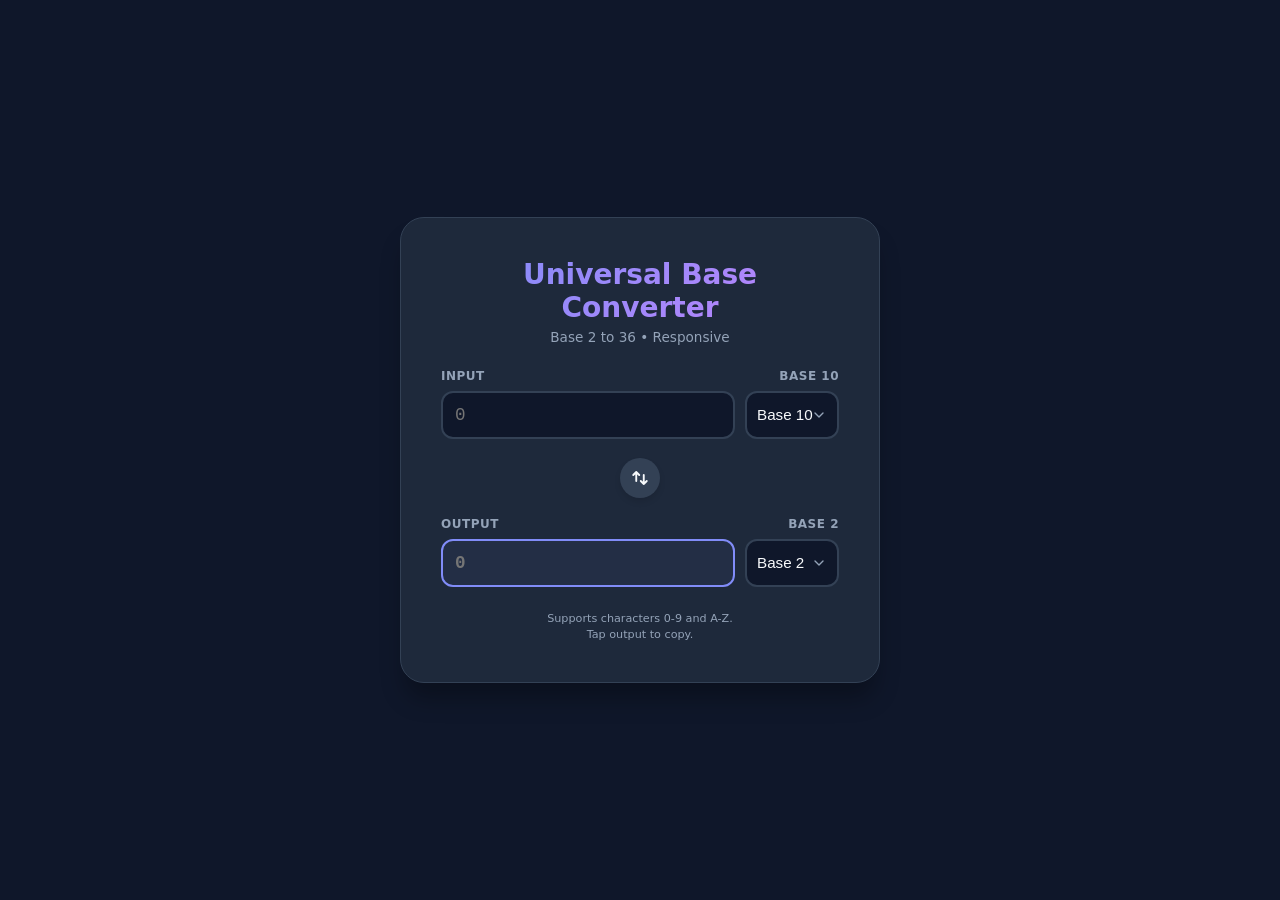
==== index.html @ e6b0360b "init" ====
<!DOCTYPE html>
<html lang="en">

<head>
    <meta charset="UTF-8">
    <meta name="viewport" content="width=device-width, initial-scale=1.0, maximum-scale=1.0, user-scalable=no">
    <title>Universal Base Converter</title>
    <style>
        :root {
            --bg-color: #0f172a;
            --card-bg: #1e293b;
            --text-primary: #f8fafc;
            --text-secondary: #94a3b8;
            --accent: #818cf8;
            --accent-hover: #6366f1;
            --border: #334155;
            --input-bg: #0f172a;
            --error: #f87171;
            --shadow: 0 20px 25px -5px rgba(0, 0, 0, 0.3);
        }

        * {
            box-sizing: border-box;
            margin: 0;
            padding: 0;
            -webkit-tap-highlight-color: transparent;
        }

        body {
            background-color: var(--bg-color);
            color: var(--text-primary);
            font-family: 'Segoe UI', system-ui, -apple-system, sans-serif;
            min-height: 100vh;
            display: flex;
            justify-content: center;
            align-items: center;
            padding: 16px;
            padding-top: max(16px, env(safe-area-inset-top));
            padding-bottom: max(16px, env(safe-area-inset-bottom));
        }

        .container {
            background-color: var(--card-bg);
            padding: 2rem;
            border-radius: 24px;
            box-shadow: var(--shadow);
            width: 100%;
            max-width: 480px;
            border: 1px solid var(--border);
            transition: transform 0.2s ease;
        }

        header {
            text-align: center;
            margin-bottom: 1.5rem;
        }

        h1 {
            font-weight: 700;
            font-size: 1.5rem;
            margin-bottom: 0.25rem;
            background: linear-gradient(135deg, #818cf8 0%, #c084fc 100%);
            -webkit-background-clip: text;
            -webkit-text-fill-color: transparent;
            line-height: 1.2;
        }

        p.subtitle {
            color: var(--text-secondary);
            font-size: 0.85rem;
        }

        .converter-grid {
            display: flex;
            flex-direction: column;
            gap: 1.5rem;
        }

        .input-group {
            position: relative;
        }

        label {
            display: flex;
            justify-content: space-between;
            color: var(--text-secondary);
            font-size: 0.75rem;
            text-transform: uppercase;
            letter-spacing: 0.5px;
            margin-bottom: 0.5rem;
            font-weight: 600;
        }

        .input-wrapper {
            display: flex;
            gap: 10px;
        }

        input {
            flex: 1;
            background-color: var(--input-bg);
            border: 2px solid var(--border);
            border-radius: 12px;
            padding: 12px;
            color: var(--text-primary);
            font-size: 1.1rem;
            font-family: 'Courier New', monospace;
            outline: none;
            transition: border-color 0.2s, box-shadow 0.2s;
            width: 100%;
        }

        input:focus {
            border-color: var(--accent);
            box-shadow: 0 0 0 3px rgba(129, 140, 248, 0.15);
        }

        input.invalid {
            border-color: var(--error);
            color: var(--error);
        }

        select {
            background-color: var(--input-bg);
            border: 2px solid var(--border);
            border-radius: 12px;
            padding: 0 10px;
            color: var(--text-primary);
            font-size: 0.95rem;
            cursor: pointer;
            min-width: 80px;
            transition: border-color 0.2s;
            /* CHANGED: Font weight is now normal (400) instead of bold */
            font-weight: 400;
        }

        select:focus {
            border-color: var(--accent);
        }

        select {
            -webkit-appearance: none;
            -moz-appearance: none;
            appearance: none;
            background-image: url("data:image/svg+xml;charset=UTF-8,%3csvg xmlns='http://www.w3.org/2000/svg' viewBox='0 0 24 24' fill='none' stroke='%2394a3b8' stroke-width='2' stroke-linecap='round' stroke-linejoin='round'%3e%3cpolyline points='6 9 12 15 18 9'%3e%3c/polyline%3e%3c/svg%3e");
            background-repeat: no-repeat;
            background-position: right 10px center;
            background-size: 16px;
            padding-right: 24px;
        }

        /* Ensure dropdown options also look clean */
        select option {
            background-color: var(--input-bg);
            color: var(--text-primary);
            padding: 10px;
            font-weight: 400;
        }

        .swap-container {
            display: flex;
            justify-content: center;
            align-items: center;
            margin: -5px 0;
            z-index: 10;
        }

        .swap-btn {
            background-color: var(--border);
            color: var(--text-primary);
            border: none;
            border-radius: 50%;
            width: 40px;
            height: 40px;
            display: flex;
            align-items: center;
            justify-content: center;
            cursor: pointer;
            transition: all 0.3s cubic-bezier(0.4, 0, 0.2, 1);
            box-shadow: 0 4px 6px rgba(0, 0, 0, 0.1);
        }

        .swap-btn:hover {
            background-color: var(--accent);
            transform: rotate(180deg);
        }

        .swap-btn svg {
            width: 18px;
            height: 18px;
        }

        .output-wrapper {
            position: relative;
            flex: 1;
        }

        .output-field {
            background-color: rgba(129, 140, 248, 0.05);
            border: 2px solid var(--accent);
            cursor: pointer;
            color: var(--accent);
            font-weight: 600;
        }

        .copy-indicator {
            position: absolute;
            right: 10px;
            top: 50%;
            transform: translateY(-50%);
            font-size: 0.7rem;
            color: var(--accent);
            opacity: 0;
            transition: opacity 0.2s;
            pointer-events: none;
            font-weight: bold;
            text-transform: uppercase;
        }

        @media (hover: hover) {
            .output-wrapper:hover .copy-indicator {
                opacity: 1;
            }
        }

        .info-text {
            text-align: center;
            font-size: 0.7rem;
            color: var(--text-secondary);
            margin-top: 1.5rem;
            line-height: 1.4;
        }

        .toast {
            position: fixed;
            bottom: 20px;
            left: 50%;
            transform: translateX(-50%) translateY(20px);
            background-color: var(--text-primary);
            color: var(--bg-color);
            padding: 10px 20px;
            border-radius: 20px;
            font-weight: 600;
            font-size: 0.85rem;
            opacity: 0;
            pointer-events: none;
            transition: all 0.3s ease;
            box-shadow: 0 10px 15px -3px rgba(0, 0, 0, 0.3);
            z-index: 100;
            white-space: nowrap;
        }

        .toast.show {
            opacity: 1;
            transform: translateX(-50%) translateY(0);
        }

        @media (max-width: 480px) {
            .container {
                padding: 1.5rem;
                border-radius: 20px;
            }

            h1 {
                font-size: 1.35rem;
            }

            .converter-grid {
                gap: 1rem;
            }

            .swap-btn {
                width: 36px;
                height: 36px;
            }

            input {
                font-size: 1rem;
                padding: 10px;
            }

            select {
                font-size: 0.9rem;
            }
        }

        @media (min-width: 768px) {
            .container {
                padding: 2.5rem;
            }

            h1 {
                font-size: 1.75rem;
            }
        }
    </style>
</head>

<body>

    <div class="container">
        <header>
            <h1>Universal Base Converter</h1>
            <p class="subtitle">Base 2 to 36 • Responsive</p>
        </header>

        <div class="converter-grid">

            <!-- Input Section -->
            <div class="input-group">
                <label>
                    <span>Input</span>
                    <span id="inputBaseDisplay">Base 10</span>
                </label>
                <div class="input-wrapper">
                    <input type="text" id="inputValue" placeholder="0" autocomplete="off">
                    <select id="inputBase">
                        <!-- Options populated by JS -->
                    </select>
                </div>
            </div>

            <!-- Swap Button -->
            <div class="swap-container">
                <button class="swap-btn" id="swapBtn" title="Swap Input and Output">
                    <svg xmlns="http://www.w3.org/2000/svg" fill="none" viewBox="0 0 24 24" stroke="currentColor"
                        stroke-width="2.5">
                        <path stroke-linecap="round" stroke-linejoin="round"
                            d="M7 16V4m0 0L3 8m4-4l4 4m6 0v12m0 0l4-4m-4 4l-4-4" />
                    </svg>
                </button>
            </div>

            <!-- Output Section -->
            <div class="input-group">
                <label>
                    <span>Output</span>
                    <span id="outputBaseDisplay">Base 2</span>
                </label>
                <div class="input-wrapper">
                    <div class="output-wrapper">
                        <input type="text" id="outputValue" class="output-field" readonly placeholder="0">
                        <span class="copy-indicator">Copy</span>
                    </div>
                    <select id="outputBase">
                        <!-- Options populated by JS -->
                    </select>
                </div>
            </div>

        </div>

        <div class="info-text">
            Supports characters 0-9 and A-Z.<br>Tap output to copy.
        </div>
    </div>

    <!-- Toast Notification -->
    <div id="toast" class="toast">Copied to clipboard!</div>

    <script>
        const inputVal = document.getElementById('inputValue');
        const inputBase = document.getElementById('inputBase');
        const outputVal = document.getElementById('outputValue');
        const outputBase = document.getElementById('outputBase');
        const swapBtn = document.getElementById('swapBtn');
        const inputBaseDisplay = document.getElementById('inputBaseDisplay');
        const outputBaseDisplay = document.getElementById('outputBaseDisplay');

        function populateBases() {
            for (let i = 2; i <= 36; i++) {
                const opt1 = new Option(`Base ${i}`, i);
                const opt2 = new Option(`Base ${i}`, i);
                inputBase.add(opt1);
                outputBase.add(opt2);
            }
            inputBase.value = "10";
            outputBase.value = "2";
        }

        function getValidCharsRegex(base) {
            const limit = Math.min(base, 36);
            let chars = "0123456789";
            if (limit > 10) {
                chars += "ABCDEFGHIJKLMNOPQRSTUVWXYZ";
            }
            const escaped = chars.replace(/[.*+?^${}()|[\]\\]/g, '\\$&');
            return new RegExp(`^[${escaped}]+$`);
        }

        function convert() {
            const val = inputVal.value.trim().toUpperCase();
            const baseIn = parseInt(inputBase.value);
            const baseOut = parseInt(outputBase.value);

            inputBaseDisplay.textContent = `Base ${baseIn}`;
            outputBaseDisplay.textContent = `Base ${baseOut}`;

            if (val === "") {
                outputVal.value = "";
                inputVal.classList.remove('invalid');
                return;
            }

            const validRegex = getValidCharsRegex(baseIn);

            if (!validRegex.test(val)) {
                inputVal.classList.add('invalid');
                return;
            } else {
                inputVal.classList.remove('invalid');
            }

            try {
                const decimalValue = parseInt(val, baseIn);

                if (isNaN(decimalValue)) {
                    throw new Error("Invalid number");
                }

                let result = decimalValue.toString(baseOut);
                if (result === "-0") result = "0";

                outputVal.value = result;

            } catch (e) {
                console.error("Conversion error:", e);
                outputVal.value = "Error";
            }
        }

        swapBtn.addEventListener('click', () => {
            const currentOutput = outputVal.value;
            if (currentOutput && currentOutput !== "Error" && currentOutput !== "") {
                inputVal.value = currentOutput;
                const tempBase = inputBase.value;
                inputBase.value = outputBase.value;
                outputBase.value = tempBase;
                convert();
            }
        });

        inputVal.addEventListener('input', convert);
        inputBase.addEventListener('change', convert);
        outputBase.addEventListener('change', convert);

        outputVal.addEventListener('click', () => {
            if (outputVal.value && outputVal.value !== "Error") {
                navigator.clipboard.writeText(outputVal.value).then(() => {
                    showToast();
                });
            }
        });

        function showToast() {
            const toast = document.getElementById('toast');
            toast.classList.add('show');
            setTimeout(() => {
                toast.classList.remove('show');
            }, 2000);
        }

        populateBases();
    </script>
</body>

</html>
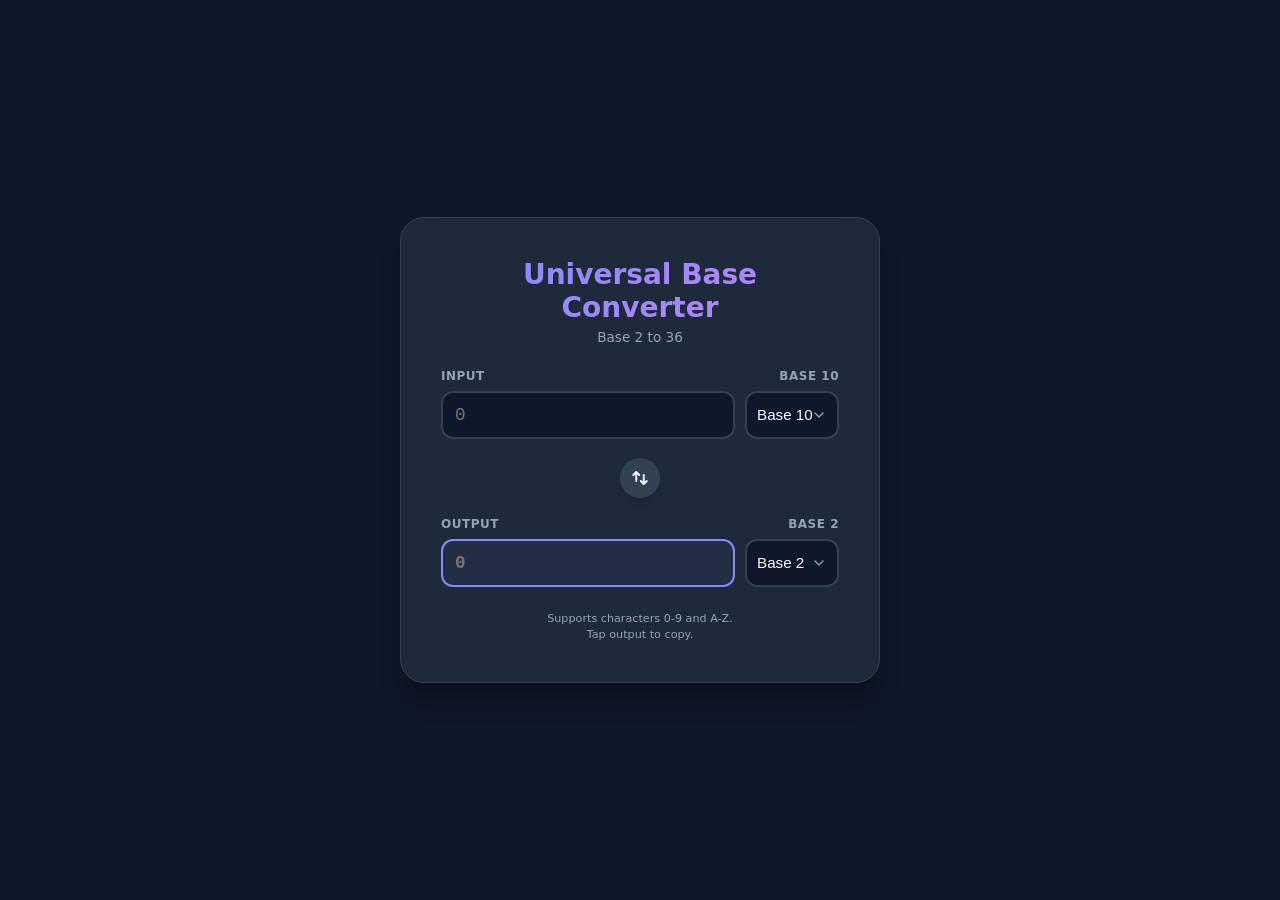
==== commit 7c22c549: "Update index.html" ====
--- a/index.html
+++ b/index.html
@@ -301,7 +301,7 @@
     <div class="container">
         <header>
             <h1>Universal Base Converter</h1>
-            <p class="subtitle">Base 2 to 36 • Responsive</p>
+            <p class="subtitle">Base 2 to 36</p>
         </header>
 
         <div class="converter-grid">
@@ -464,4 +464,4 @@
     </script>
 </body>
 
-</html>+</html>
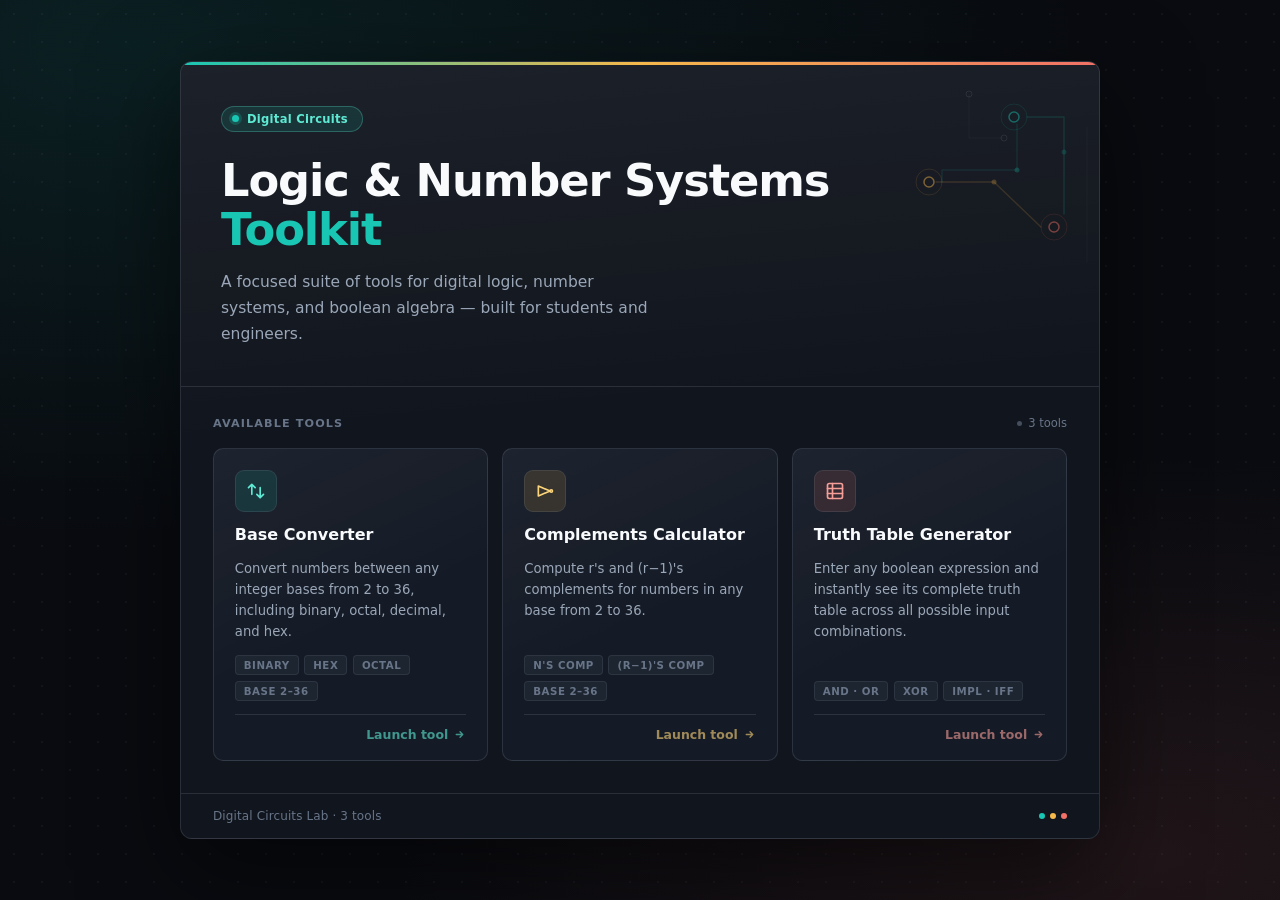
==== commit 08b2629d: "added complements and truth table generation + a home page" ====
--- a/index.html
+++ b/index.html
@@ -3,20 +3,28 @@
 
 <head>
     <meta charset="UTF-8">
-    <meta name="viewport" content="width=device-width, initial-scale=1.0, maximum-scale=1.0, user-scalable=no">
-    <title>Universal Base Converter</title>
+    <meta name="viewport" content="width=device-width, initial-scale=1.0">
+    <title>Digital Circuits Lab</title>
     <style>
         :root {
-            --bg-color: #0f172a;
-            --card-bg: #1e293b;
+            --bg-color: #090b10;
+            --panel: #11151d;
+            --panel-strong: #151b26;
+            --field: #090d14;
+            --field-raised: #0e1420;
             --text-primary: #f8fafc;
-            --text-secondary: #94a3b8;
-            --accent: #818cf8;
-            --accent-hover: #6366f1;
-            --border: #334155;
-            --input-bg: #0f172a;
-            --error: #f87171;
-            --shadow: 0 20px 25px -5px rgba(0, 0, 0, 0.3);
+            --text-secondary: #9aa7b8;
+            --text-muted: #687589;
+            --accent: #19c6b3;
+            --accent-hover: #5eead4;
+            --accent-soft: rgba(25, 198, 179, 0.13);
+            --amber: #f5b84b;
+            --amber-soft: rgba(245, 184, 75, 0.13);
+            --coral: #f07167;
+            --coral-soft: rgba(240, 113, 103, 0.13);
+            --border: rgba(148, 163, 184, 0.18);
+            --border-strong: rgba(148, 163, 184, 0.28);
+            --shadow: 0 32px 96px rgba(0, 0, 0, 0.52);
         }
 
         * {
@@ -27,441 +35,530 @@
         }
 
         body {
-            background-color: var(--bg-color);
+            background:
+                radial-gradient(ellipse 75% 55% at 10% 5%, rgba(25, 198, 179, 0.11), transparent),
+                radial-gradient(ellipse 60% 45% at 90% 95%, rgba(240, 113, 103, 0.10), transparent),
+                var(--bg-color);
             color: var(--text-primary);
-            font-family: 'Segoe UI', system-ui, -apple-system, sans-serif;
+            font-family: Inter, 'Segoe UI', system-ui, -apple-system, sans-serif;
             min-height: 100vh;
             display: flex;
             justify-content: center;
             align-items: center;
-            padding: 16px;
-            padding-top: max(16px, env(safe-area-inset-top));
-            padding-bottom: max(16px, env(safe-area-inset-bottom));
-        }
-
+            padding: 24px 18px;
+            padding-top: max(24px, env(safe-area-inset-top));
+            padding-bottom: max(24px, env(safe-area-inset-bottom));
+        }
+
+        /* Subtle dot grid */
+        body::before {
+            content: '';
+            position: fixed;
+            inset: 0;
+            background-image: radial-gradient(circle, rgba(148, 163, 184, 0.065) 1px, transparent 1px);
+            background-size: 28px 28px;
+            pointer-events: none;
+            z-index: 0;
+        }
+
+        /* ── CONTAINER ───────────────────────────── */
         .container {
-            background-color: var(--card-bg);
-            padding: 2rem;
-            border-radius: 24px;
+            background:
+                linear-gradient(175deg, rgba(255, 255, 255, 0.052) 0%, transparent 45%),
+                var(--panel);
+            border: 1px solid var(--border);
+            border-radius: 12px;
             box-shadow: var(--shadow);
             width: 100%;
-            max-width: 480px;
+            max-width: 920px;
+            overflow: hidden;
+            position: relative;
+            z-index: 1;
+        }
+
+        /* Three-color top bar */
+        .container::before {
+            content: '';
+            position: absolute;
+            inset: 0 0 auto;
+            height: 3px;
+            background: linear-gradient(90deg, var(--accent), var(--amber), var(--coral));
+            z-index: 2;
+        }
+
+        /* ── HERO ────────────────────────────────── */
+        .hero {
+            padding: 2.75rem 2.5rem 2.4rem;
+            border-bottom: 1px solid var(--border);
+            position: relative;
+            overflow: hidden;
+        }
+
+        /* Circuit trace decoration */
+        .hero-deco {
+            position: absolute;
+            right: 0;
+            top: 0;
+            bottom: 0;
+            width: 340px;
+            pointer-events: none;
+            opacity: 0.7;
+        }
+
+        .suite-badge {
+            display: inline-flex;
+            align-items: center;
+            gap: 8px;
+            background: var(--accent-soft);
+            border: 1px solid rgba(94, 234, 212, 0.28);
+            border-radius: 999px;
+            padding: 5px 14px 5px 10px;
+            font-size: 0.72rem;
+            font-weight: 720;
+            color: var(--accent-hover);
+            letter-spacing: 0.025em;
+            margin-bottom: 1.5rem;
+            animation: fadeUp 0.45s ease both;
+        }
+
+        .badge-dot {
+            width: 7px;
+            height: 7px;
+            border-radius: 50%;
+            background: var(--accent);
+            box-shadow: 0 0 0 3px rgba(25, 198, 179, 0.22);
+            flex-shrink: 0;
+            animation: dotPulse 2.6s ease-in-out infinite;
+        }
+
+        @keyframes dotPulse {
+            0%, 100% { box-shadow: 0 0 0 3px rgba(25, 198, 179, 0.22); }
+            50%       { box-shadow: 0 0 0 5px rgba(25, 198, 179, 0.08); }
+        }
+
+        .hero-title {
+            font-size: clamp(1.95rem, 4.8vw, 2.8rem);
+            font-weight: 820;
+            line-height: 1.1;
+            letter-spacing: -0.025em;
+            margin-bottom: 1rem;
+            animation: fadeUp 0.45s ease 0.08s both;
+        }
+
+        .hero-title .accent-line {
+            color: var(--accent);
+        }
+
+        .hero-subtitle {
+            color: var(--text-secondary);
+            font-size: 0.97rem;
+            line-height: 1.67;
+            max-width: 430px;
+            animation: fadeUp 0.45s ease 0.16s both;
+        }
+
+        /* ── TOOLS ───────────────────────────────── */
+        .tools-section {
+            padding: 1.8rem 2rem 2rem;
+        }
+
+        .section-header {
+            display: flex;
+            align-items: center;
+            justify-content: space-between;
+            margin-bottom: 1.1rem;
+            animation: fadeUp 0.45s ease 0.22s both;
+        }
+
+        .section-label {
+            font-size: 0.7rem;
+            font-weight: 760;
+            text-transform: uppercase;
+            letter-spacing: 0.1em;
+            color: var(--text-muted);
+        }
+
+        .section-count {
+            display: inline-flex;
+            align-items: center;
+            gap: 6px;
+            font-size: 0.72rem;
+            color: var(--text-muted);
+        }
+
+        .section-count::before {
+            content: '';
+            width: 5px;
+            height: 5px;
+            border-radius: 50%;
+            background: var(--text-muted);
+            opacity: 0.6;
+        }
+
+        .tools-grid {
+            display: grid;
+            grid-template-columns: repeat(3, 1fr);
+            gap: 0.9rem;
+        }
+
+        /* ── CARD ────────────────────────────────── */
+        .tool-card {
+            background:
+                linear-gradient(155deg, rgba(255, 255, 255, 0.04) 0%, transparent 55%),
+                var(--panel-strong);
             border: 1px solid var(--border);
-            transition: transform 0.2s ease;
-        }
-
-        header {
-            text-align: center;
-            margin-bottom: 1.5rem;
-        }
-
-        h1 {
-            font-weight: 700;
-            font-size: 1.5rem;
-            margin-bottom: 0.25rem;
-            background: linear-gradient(135deg, #818cf8 0%, #c084fc 100%);
-            -webkit-background-clip: text;
-            -webkit-text-fill-color: transparent;
-            line-height: 1.2;
-        }
-
-        p.subtitle {
+            border-radius: 10px;
+            padding: 1.35rem 1.3rem 1.15rem;
+            text-decoration: none;
+            color: inherit;
+            display: flex;
+            flex-direction: column;
+            gap: 0.8rem;
+            position: relative;
+            overflow: hidden;
+            cursor: pointer;
+            transition: transform 0.22s ease, border-color 0.22s ease, box-shadow 0.22s ease;
+        }
+
+        .tool-card:nth-child(1) { animation: fadeUp 0.45s ease 0.3s both; }
+        .tool-card:nth-child(2) { animation: fadeUp 0.45s ease 0.38s both; }
+        .tool-card:nth-child(3) { animation: fadeUp 0.45s ease 0.46s both; }
+
+        /* Bottom glow line on hover */
+        .tool-card::after {
+            content: '';
+            position: absolute;
+            bottom: 0; left: 10%; right: 10%;
+            height: 1.5px;
+            background: linear-gradient(90deg, transparent, var(--c-raw), transparent);
+            opacity: 0;
+            transition: opacity 0.25s ease;
+        }
+
+        .tool-card:hover {
+            transform: translateY(-6px);
+            border-color: var(--c-border);
+            box-shadow:
+                0 18px 44px rgba(0, 0, 0, 0.42),
+                0 0 0 1px var(--c-border),
+                0 0 22px var(--c-glow);
+        }
+
+        .tool-card:hover::after { opacity: 1; }
+
+        /* Per-card color vars */
+        .tool-card.teal {
+            --c-raw:   #19c6b3;
+            --c-soft:  var(--accent-soft);
+            --c-label: var(--accent-hover);
+            --c-border: rgba(25, 198, 179, 0.38);
+            --c-glow:   rgba(25, 198, 179, 0.09);
+        }
+
+        .tool-card.amber {
+            --c-raw:   #f5b84b;
+            --c-soft:  var(--amber-soft);
+            --c-label: #fcd47a;
+            --c-border: rgba(245, 184, 75, 0.38);
+            --c-glow:   rgba(245, 184, 75, 0.09);
+        }
+
+        .tool-card.coral {
+            --c-raw:   #f07167;
+            --c-soft:  var(--coral-soft);
+            --c-label: #f59d97;
+            --c-border: rgba(240, 113, 103, 0.38);
+            --c-glow:   rgba(240, 113, 103, 0.09);
+        }
+
+        .card-icon {
+            width: 42px;
+            height: 42px;
+            border-radius: 9px;
+            background: var(--c-soft);
+            border: 1px solid rgba(148, 163, 184, 0.14);
+            display: flex;
+            align-items: center;
+            justify-content: center;
+            color: var(--c-label);
+            flex-shrink: 0;
+            transition: border-color 0.22s, background 0.22s;
+        }
+
+        .tool-card:hover .card-icon {
+            border-color: var(--c-border);
+        }
+
+        .card-icon svg {
+            width: 20px;
+            height: 20px;
+        }
+
+        .card-title {
+            font-size: 1rem;
+            font-weight: 740;
+            color: var(--text-primary);
+            line-height: 1.25;
+        }
+
+        .card-desc {
+            font-size: 0.825rem;
             color: var(--text-secondary);
-            font-size: 0.85rem;
-        }
-
-        .converter-grid {
-            display: flex;
-            flex-direction: column;
-            gap: 1.5rem;
-        }
-
-        .input-group {
-            position: relative;
-        }
-
-        label {
-            display: flex;
+            line-height: 1.6;
+            flex: 1;
+        }
+
+        .card-tags {
+            display: flex;
+            flex-wrap: wrap;
+            gap: 0.35rem;
+        }
+
+        .tag {
+            font-size: 0.64rem;
+            font-weight: 720;
+            text-transform: uppercase;
+            letter-spacing: 0.05em;
+            color: var(--text-muted);
+            background: rgba(148, 163, 184, 0.07);
+            border: 1px solid rgba(148, 163, 184, 0.12);
+            border-radius: 4px;
+            padding: 3px 8px;
+        }
+
+        .card-footer {
+            display: flex;
+            align-items: center;
+            justify-content: flex-end;
+            padding-top: 0.75rem;
+            border-top: 1px solid var(--border);
+        }
+
+        .launch-link {
+            display: inline-flex;
+            align-items: center;
+            gap: 5px;
+            font-size: 0.78rem;
+            font-weight: 730;
+            color: var(--c-label);
+            opacity: 0.6;
+            transition: opacity 0.2s, gap 0.2s;
+        }
+
+        .tool-card:hover .launch-link {
+            opacity: 1;
+            gap: 9px;
+        }
+
+        .launch-link svg {
+            width: 13px;
+            height: 13px;
+            transition: transform 0.2s;
+        }
+
+        .tool-card:hover .launch-link svg {
+            transform: translateX(2px);
+        }
+
+        /* ── FOOTER ──────────────────────────────── */
+        .site-footer {
+            border-top: 1px solid var(--border);
+            padding: 0.95rem 2rem;
+            display: flex;
+            align-items: center;
             justify-content: space-between;
-            color: var(--text-secondary);
+            animation: fadeUp 0.45s ease 0.52s both;
+        }
+
+        .footer-text {
             font-size: 0.75rem;
-            text-transform: uppercase;
-            letter-spacing: 0.5px;
-            margin-bottom: 0.5rem;
-            font-weight: 600;
-        }
-
-        .input-wrapper {
-            display: flex;
-            gap: 10px;
-        }
-
-        input {
-            flex: 1;
-            background-color: var(--input-bg);
-            border: 2px solid var(--border);
-            border-radius: 12px;
-            padding: 12px;
-            color: var(--text-primary);
-            font-size: 1.1rem;
-            font-family: 'Courier New', monospace;
-            outline: none;
-            transition: border-color 0.2s, box-shadow 0.2s;
-            width: 100%;
-        }
-
-        input:focus {
-            border-color: var(--accent);
-            box-shadow: 0 0 0 3px rgba(129, 140, 248, 0.15);
-        }
-
-        input.invalid {
-            border-color: var(--error);
-            color: var(--error);
-        }
-
-        select {
-            background-color: var(--input-bg);
-            border: 2px solid var(--border);
-            border-radius: 12px;
-            padding: 0 10px;
-            color: var(--text-primary);
-            font-size: 0.95rem;
-            cursor: pointer;
-            min-width: 80px;
-            transition: border-color 0.2s;
-            /* CHANGED: Font weight is now normal (400) instead of bold */
-            font-weight: 400;
-        }
-
-        select:focus {
-            border-color: var(--accent);
-        }
-
-        select {
-            -webkit-appearance: none;
-            -moz-appearance: none;
-            appearance: none;
-            background-image: url("data:image/svg+xml;charset=UTF-8,%3csvg xmlns='http://www.w3.org/2000/svg' viewBox='0 0 24 24' fill='none' stroke='%2394a3b8' stroke-width='2' stroke-linecap='round' stroke-linejoin='round'%3e%3cpolyline points='6 9 12 15 18 9'%3e%3c/polyline%3e%3c/svg%3e");
-            background-repeat: no-repeat;
-            background-position: right 10px center;
-            background-size: 16px;
-            padding-right: 24px;
-        }
-
-        /* Ensure dropdown options also look clean */
-        select option {
-            background-color: var(--input-bg);
-            color: var(--text-primary);
-            padding: 10px;
-            font-weight: 400;
-        }
-
-        .swap-container {
-            display: flex;
-            justify-content: center;
-            align-items: center;
-            margin: -5px 0;
-            z-index: 10;
-        }
-
-        .swap-btn {
-            background-color: var(--border);
-            color: var(--text-primary);
-            border: none;
+            color: var(--text-muted);
+            letter-spacing: 0.01em;
+        }
+
+        .footer-dots {
+            display: flex;
+            gap: 5px;
+            align-items: center;
+        }
+
+        .footer-dot {
+            width: 6px;
+            height: 6px;
             border-radius: 50%;
-            width: 40px;
-            height: 40px;
-            display: flex;
-            align-items: center;
-            justify-content: center;
-            cursor: pointer;
-            transition: all 0.3s cubic-bezier(0.4, 0, 0.2, 1);
-            box-shadow: 0 4px 6px rgba(0, 0, 0, 0.1);
-        }
-
-        .swap-btn:hover {
-            background-color: var(--accent);
-            transform: rotate(180deg);
-        }
-
-        .swap-btn svg {
-            width: 18px;
-            height: 18px;
-        }
-
-        .output-wrapper {
-            position: relative;
-            flex: 1;
-        }
-
-        .output-field {
-            background-color: rgba(129, 140, 248, 0.05);
-            border: 2px solid var(--accent);
-            cursor: pointer;
-            color: var(--accent);
-            font-weight: 600;
-        }
-
-        .copy-indicator {
-            position: absolute;
-            right: 10px;
-            top: 50%;
-            transform: translateY(-50%);
-            font-size: 0.7rem;
-            color: var(--accent);
-            opacity: 0;
-            transition: opacity 0.2s;
-            pointer-events: none;
-            font-weight: bold;
-            text-transform: uppercase;
-        }
-
-        @media (hover: hover) {
-            .output-wrapper:hover .copy-indicator {
-                opacity: 1;
-            }
-        }
-
-        .info-text {
-            text-align: center;
-            font-size: 0.7rem;
-            color: var(--text-secondary);
-            margin-top: 1.5rem;
-            line-height: 1.4;
-        }
-
-        .toast {
-            position: fixed;
-            bottom: 20px;
-            left: 50%;
-            transform: translateX(-50%) translateY(20px);
-            background-color: var(--text-primary);
-            color: var(--bg-color);
-            padding: 10px 20px;
-            border-radius: 20px;
-            font-weight: 600;
-            font-size: 0.85rem;
-            opacity: 0;
-            pointer-events: none;
-            transition: all 0.3s ease;
-            box-shadow: 0 10px 15px -3px rgba(0, 0, 0, 0.3);
-            z-index: 100;
-            white-space: nowrap;
-        }
-
-        .toast.show {
-            opacity: 1;
-            transform: translateX(-50%) translateY(0);
-        }
-
-        @media (max-width: 480px) {
-            .container {
-                padding: 1.5rem;
-                border-radius: 20px;
-            }
-
-            h1 {
-                font-size: 1.35rem;
-            }
-
-            .converter-grid {
-                gap: 1rem;
-            }
-
-            .swap-btn {
-                width: 36px;
-                height: 36px;
-            }
-
-            input {
-                font-size: 1rem;
-                padding: 10px;
-            }
-
-            select {
-                font-size: 0.9rem;
-            }
-        }
-
-        @media (min-width: 768px) {
-            .container {
-                padding: 2.5rem;
-            }
-
-            h1 {
-                font-size: 1.75rem;
-            }
+        }
+
+        /* ── KEYFRAMES ───────────────────────────── */
+        @keyframes fadeUp {
+            from { opacity: 0; transform: translateY(13px); }
+            to   { opacity: 1; transform: translateY(0);    }
+        }
+
+        /* ── RESPONSIVE ──────────────────────────── */
+        @media (max-width: 740px) {
+            body { align-items: flex-start; padding: 16px 12px; }
+            .hero { padding: 2rem 1.25rem 1.75rem; }
+            .hero-deco { display: none; }
+            .tools-section { padding: 1.25rem; }
+            .site-footer { padding: 0.9rem 1.25rem; }
+            .tools-grid { grid-template-columns: 1fr; gap: 0.75rem; }
+        }
+
+        @media (min-width: 741px) and (max-width: 900px) {
+            .tools-grid { grid-template-columns: 1fr 1fr; }
+            .tool-card:last-child { grid-column: 1 / -1; }
         }
     </style>
 </head>
 
 <body>
-
     <div class="container">
-        <header>
-            <h1>Universal Base Converter</h1>
-            <p class="subtitle">Base 2 to 36</p>
+
+        <!-- ── HERO ── -->
+        <header class="hero">
+            <!-- Circuit trace decoration (top-right) -->
+            <svg class="hero-deco" viewBox="0 0 340 220" fill="none" xmlns="http://www.w3.org/2000/svg" aria-hidden="true">
+                <!-- Teal node -->
+                <circle cx="255" cy="55"  r="5"  stroke="rgba(25,198,179,0.65)"  stroke-width="1.5"/>
+                <circle cx="255" cy="55"  r="13" stroke="rgba(25,198,179,0.18)"  stroke-width="1"/>
+                <!-- Amber node -->
+                <circle cx="170" cy="120" r="5"  stroke="rgba(245,184,75,0.65)"  stroke-width="1.5"/>
+                <circle cx="170" cy="120" r="13" stroke="rgba(245,184,75,0.18)"  stroke-width="1"/>
+                <!-- Coral node -->
+                <circle cx="295" cy="165" r="5"  stroke="rgba(240,113,103,0.65)" stroke-width="1.5"/>
+                <circle cx="295" cy="165" r="13" stroke="rgba(240,113,103,0.18)" stroke-width="1"/>
+
+                <!-- Traces -->
+                <path d="M268 55 L305 55 L305 152" stroke="rgba(25,198,179,0.22)"  stroke-width="1.5" stroke-linecap="round" stroke-linejoin="round"/>
+                <path d="M258 62 L258 108 L183 108 L183 120" stroke="rgba(25,198,179,0.17)"  stroke-width="1.5" stroke-linecap="round" stroke-linejoin="round"/>
+                <path d="M177 120 L235 120 L282 165" stroke="rgba(245,184,75,0.22)"  stroke-width="1.5" stroke-linecap="round" stroke-linejoin="round"/>
+                <!-- Secondary traces -->
+                <path d="M210 32 L210 76 L245 76" stroke="rgba(148,163,184,0.10)" stroke-width="1" stroke-linecap="round" stroke-linejoin="round"/>
+                <path d="M328 65 L328 200"         stroke="rgba(148,163,184,0.08)" stroke-width="1" stroke-linecap="round"/>
+
+                <!-- Junction dots -->
+                <circle cx="258" cy="108" r="2.5" fill="rgba(25,198,179,0.36)"/>
+                <circle cx="235" cy="120" r="2.5" fill="rgba(245,184,75,0.36)"/>
+                <circle cx="305" cy="90"  r="2.5" fill="rgba(25,198,179,0.26)"/>
+                <!-- Ghost nodes -->
+                <circle cx="210" cy="32"  r="3"   stroke="rgba(148,163,184,0.2)" stroke-width="1"/>
+                <circle cx="245" cy="76"  r="3"   stroke="rgba(148,163,184,0.2)" stroke-width="1"/>
+            </svg>
+
+            <div class="suite-badge">
+                <span class="badge-dot"></span>
+                Digital Circuits
+            </div>
+
+            <h1 class="hero-title">
+                Logic &amp; Number Systems<br>
+                <span class="accent-line">Toolkit</span>
+            </h1>
+
+            <p class="hero-subtitle">
+                A focused suite of tools for digital logic, number systems, and boolean algebra — built for students and engineers.
+            </p>
         </header>
 
-        <div class="converter-grid">
-
-            <!-- Input Section -->
-            <div class="input-group">
-                <label>
-                    <span>Input</span>
-                    <span id="inputBaseDisplay">Base 10</span>
-                </label>
-                <div class="input-wrapper">
-                    <input type="text" id="inputValue" placeholder="0" autocomplete="off">
-                    <select id="inputBase">
-                        <!-- Options populated by JS -->
-                    </select>
-                </div>
+        <!-- ── TOOLS ── -->
+        <main class="tools-section">
+            <div class="section-header">
+                <span class="section-label">Available Tools</span>
+                <span class="section-count">3 tools</span>
             </div>
 
-            <!-- Swap Button -->
-            <div class="swap-container">
-                <button class="swap-btn" id="swapBtn" title="Swap Input and Output">
-                    <svg xmlns="http://www.w3.org/2000/svg" fill="none" viewBox="0 0 24 24" stroke="currentColor"
-                        stroke-width="2.5">
-                        <path stroke-linecap="round" stroke-linejoin="round"
-                            d="M7 16V4m0 0L3 8m4-4l4 4m6 0v12m0 0l4-4m-4 4l-4-4" />
-                    </svg>
-                </button>
+            <div class="tools-grid">
+
+                <!-- Base Converter -->
+                <a class="tool-card teal" href="base-converter.html">
+                    <div class="card-icon">
+                        <svg viewBox="0 0 24 24" fill="none" stroke="currentColor" stroke-width="2" xmlns="http://www.w3.org/2000/svg">
+                            <path stroke-linecap="round" stroke-linejoin="round" d="M7 16V4m0 0L3 8m4-4l4 4m6 0v12m0 0l4-4m-4 4l-4-4"/>
+                        </svg>
+                    </div>
+                    <div class="card-title">Base Converter</div>
+                    <div class="card-desc">Convert numbers between any integer bases from 2 to 36, including binary, octal, decimal, and hex.</div>
+                    <div class="card-tags">
+                        <span class="tag">Binary</span>
+                        <span class="tag">Hex</span>
+                        <span class="tag">Octal</span>
+                        <span class="tag">Base 2–36</span>
+                    </div>
+                    <div class="card-footer">
+                        <span class="launch-link">
+                            Launch tool
+                            <svg viewBox="0 0 24 24" fill="none" stroke="currentColor" stroke-width="2.5">
+                                <path stroke-linecap="round" stroke-linejoin="round" d="M13 7l5 5m0 0l-5 5m5-5H6"/>
+                            </svg>
+                        </span>
+                    </div>
+                </a>
+
+                <!-- Complements Calculator -->
+                <a class="tool-card amber" href="complements.html">
+                    <div class="card-icon">
+                        <!-- NOT gate (triangle + bubble) -->
+                        <svg viewBox="0 0 24 24" fill="none" stroke="currentColor" stroke-width="2" xmlns="http://www.w3.org/2000/svg">
+                            <path stroke-linecap="round" stroke-linejoin="round" d="M4 18V6l14 6-14 6z"/>
+                            <circle cx="19.5" cy="12" r="1.5"/>
+                        </svg>
+                    </div>
+                    <div class="card-title">Complements Calculator</div>
+                    <div class="card-desc">Compute r's and (r−1)'s complements for numbers in any base from 2 to 36.</div>
+                    <div class="card-tags">
+                        <span class="tag">n's Comp</span>
+                        <span class="tag">(r−1)'s Comp</span>
+                        <span class="tag">Base 2–36</span>
+                    </div>
+                    <div class="card-footer">
+                        <span class="launch-link">
+                            Launch tool
+                            <svg viewBox="0 0 24 24" fill="none" stroke="currentColor" stroke-width="2.5">
+                                <path stroke-linecap="round" stroke-linejoin="round" d="M13 7l5 5m0 0l-5 5m5-5H6"/>
+                            </svg>
+                        </span>
+                    </div>
+                </a>
+
+                <!-- Truth Table Generator -->
+                <a class="tool-card coral" href="truth-table.html">
+                    <div class="card-icon">
+                        <svg viewBox="0 0 24 24" fill="none" stroke="currentColor" stroke-width="2" xmlns="http://www.w3.org/2000/svg">
+                            <rect x="3" y="3" width="18" height="18" rx="2" ry="2"/>
+                            <path stroke-linecap="round" d="M3 9h18M3 15h18M9 3v18"/>
+                        </svg>
+                    </div>
+                    <div class="card-title">Truth Table Generator</div>
+                    <div class="card-desc">Enter any boolean expression and instantly see its complete truth table across all possible input combinations.</div>
+                    <div class="card-tags">
+                        <span class="tag">AND · OR</span>
+                        <span class="tag">XOR</span>
+                        <span class="tag">IMPL · IFF</span>
+                    </div>
+                    <div class="card-footer">
+                        <span class="launch-link">
+                            Launch tool
+                            <svg viewBox="0 0 24 24" fill="none" stroke="currentColor" stroke-width="2.5">
+                                <path stroke-linecap="round" stroke-linejoin="round" d="M13 7l5 5m0 0l-5 5m5-5H6"/>
+                            </svg>
+                        </span>
+                    </div>
+                </a>
+
             </div>
-
-            <!-- Output Section -->
-            <div class="input-group">
-                <label>
-                    <span>Output</span>
-                    <span id="outputBaseDisplay">Base 2</span>
-                </label>
-                <div class="input-wrapper">
-                    <div class="output-wrapper">
-                        <input type="text" id="outputValue" class="output-field" readonly placeholder="0">
-                        <span class="copy-indicator">Copy</span>
-                    </div>
-                    <select id="outputBase">
-                        <!-- Options populated by JS -->
-                    </select>
-                </div>
+        </main>
+
+        <!-- ── FOOTER ── -->
+        <footer class="site-footer">
+            <span class="footer-text">Digital Circuits Lab · 3 tools</span>
+            <div class="footer-dots" aria-hidden="true">
+                <span class="footer-dot" style="background: var(--accent)"></span>
+                <span class="footer-dot" style="background: var(--amber)"></span>
+                <span class="footer-dot" style="background: var(--coral)"></span>
             </div>
-
-        </div>
-
-        <div class="info-text">
-            Supports characters 0-9 and A-Z.<br>Tap output to copy.
-        </div>
+        </footer>
+
     </div>
-
-    <!-- Toast Notification -->
-    <div id="toast" class="toast">Copied to clipboard!</div>
-
-    <script>
-        const inputVal = document.getElementById('inputValue');
-        const inputBase = document.getElementById('inputBase');
-        const outputVal = document.getElementById('outputValue');
-        const outputBase = document.getElementById('outputBase');
-        const swapBtn = document.getElementById('swapBtn');
-        const inputBaseDisplay = document.getElementById('inputBaseDisplay');
-        const outputBaseDisplay = document.getElementById('outputBaseDisplay');
-
-        function populateBases() {
-            for (let i = 2; i <= 36; i++) {
-                const opt1 = new Option(`Base ${i}`, i);
-                const opt2 = new Option(`Base ${i}`, i);
-                inputBase.add(opt1);
-                outputBase.add(opt2);
-            }
-            inputBase.value = "10";
-            outputBase.value = "2";
-        }
-
-        function getValidCharsRegex(base) {
-            const limit = Math.min(base, 36);
-            let chars = "0123456789";
-            if (limit > 10) {
-                chars += "ABCDEFGHIJKLMNOPQRSTUVWXYZ";
-            }
-            const escaped = chars.replace(/[.*+?^${}()|[\]\\]/g, '\\$&');
-            return new RegExp(`^[${escaped}]+$`);
-        }
-
-        function convert() {
-            const val = inputVal.value.trim().toUpperCase();
-            const baseIn = parseInt(inputBase.value);
-            const baseOut = parseInt(outputBase.value);
-
-            inputBaseDisplay.textContent = `Base ${baseIn}`;
-            outputBaseDisplay.textContent = `Base ${baseOut}`;
-
-            if (val === "") {
-                outputVal.value = "";
-                inputVal.classList.remove('invalid');
-                return;
-            }
-
-            const validRegex = getValidCharsRegex(baseIn);
-
-            if (!validRegex.test(val)) {
-                inputVal.classList.add('invalid');
-                return;
-            } else {
-                inputVal.classList.remove('invalid');
-            }
-
-            try {
-                const decimalValue = parseInt(val, baseIn);
-
-                if (isNaN(decimalValue)) {
-                    throw new Error("Invalid number");
-                }
-
-                let result = decimalValue.toString(baseOut);
-                if (result === "-0") result = "0";
-
-                outputVal.value = result;
-
-            } catch (e) {
-                console.error("Conversion error:", e);
-                outputVal.value = "Error";
-            }
-        }
-
-        swapBtn.addEventListener('click', () => {
-            const currentOutput = outputVal.value;
-            if (currentOutput && currentOutput !== "Error" && currentOutput !== "") {
-                inputVal.value = currentOutput;
-                const tempBase = inputBase.value;
-                inputBase.value = outputBase.value;
-                outputBase.value = tempBase;
-                convert();
-            }
-        });
-
-        inputVal.addEventListener('input', convert);
-        inputBase.addEventListener('change', convert);
-        outputBase.addEventListener('change', convert);
-
-        outputVal.addEventListener('click', () => {
-            if (outputVal.value && outputVal.value !== "Error") {
-                navigator.clipboard.writeText(outputVal.value).then(() => {
-                    showToast();
-                });
-            }
-        });
-
-        function showToast() {
-            const toast = document.getElementById('toast');
-            toast.classList.add('show');
-            setTimeout(() => {
-                toast.classList.remove('show');
-            }, 2000);
-        }
-
-        populateBases();
-    </script>
 </body>
 
 </html>
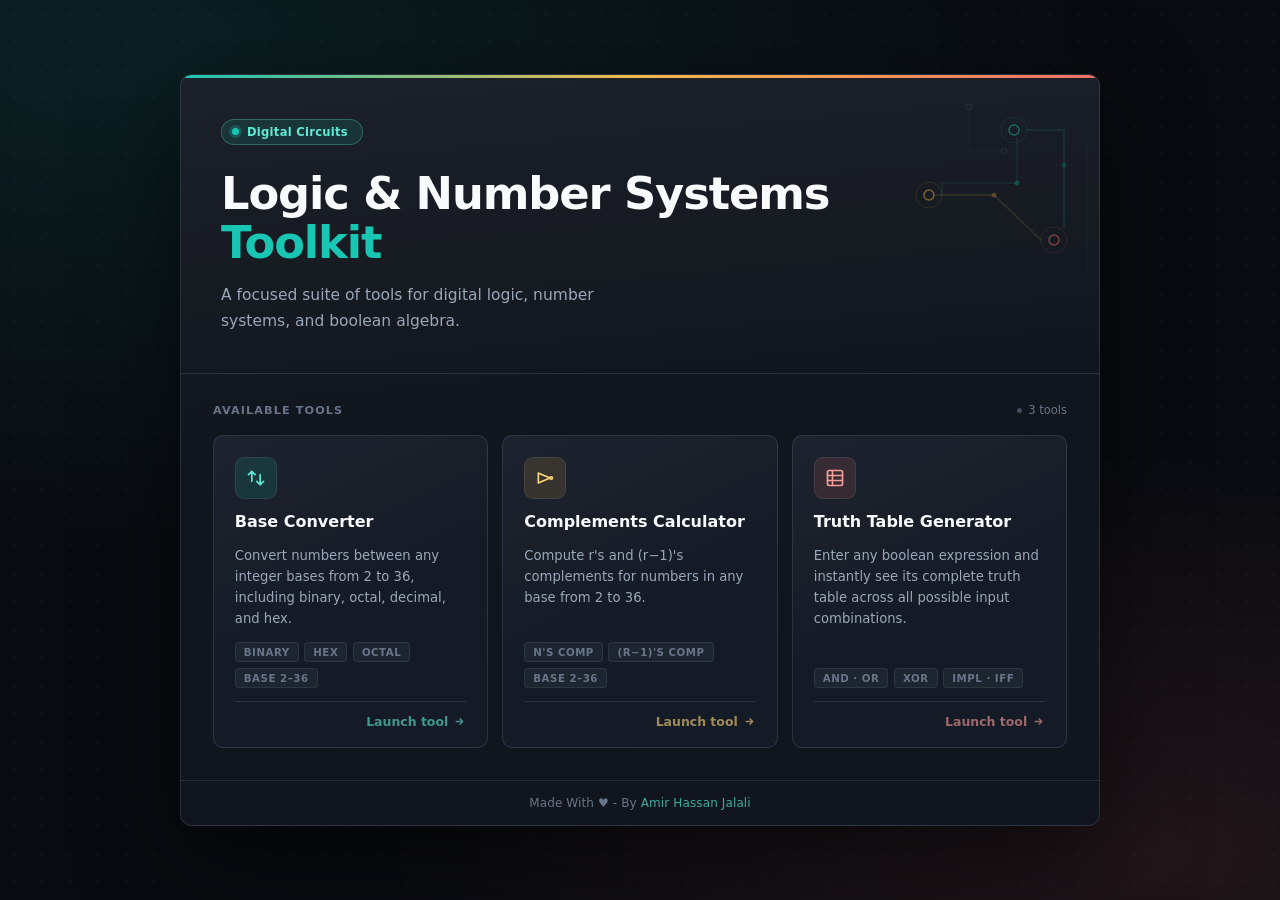
==== commit 840cb344: "small UI changes" ====
--- a/index.html
+++ b/index.html
@@ -132,8 +132,15 @@
         }
 
         @keyframes dotPulse {
-            0%, 100% { box-shadow: 0 0 0 3px rgba(25, 198, 179, 0.22); }
-            50%       { box-shadow: 0 0 0 5px rgba(25, 198, 179, 0.08); }
+
+            0%,
+            100% {
+                box-shadow: 0 0 0 3px rgba(25, 198, 179, 0.22);
+            }
+
+            50% {
+                box-shadow: 0 0 0 5px rgba(25, 198, 179, 0.08);
+            }
         }
 
         .hero-title {
@@ -220,15 +227,25 @@
             transition: transform 0.22s ease, border-color 0.22s ease, box-shadow 0.22s ease;
         }
 
-        .tool-card:nth-child(1) { animation: fadeUp 0.45s ease 0.3s both; }
-        .tool-card:nth-child(2) { animation: fadeUp 0.45s ease 0.38s both; }
-        .tool-card:nth-child(3) { animation: fadeUp 0.45s ease 0.46s both; }
+        .tool-card:nth-child(1) {
+            animation: fadeUp 0.45s ease 0.3s both;
+        }
+
+        .tool-card:nth-child(2) {
+            animation: fadeUp 0.45s ease 0.38s both;
+        }
+
+        .tool-card:nth-child(3) {
+            animation: fadeUp 0.45s ease 0.46s both;
+        }
 
         /* Bottom glow line on hover */
         .tool-card::after {
             content: '';
             position: absolute;
-            bottom: 0; left: 10%; right: 10%;
+            bottom: 0;
+            left: 10%;
+            right: 10%;
             height: 1.5px;
             background: linear-gradient(90deg, transparent, var(--c-raw), transparent);
             opacity: 0;
@@ -244,31 +261,33 @@
                 0 0 22px var(--c-glow);
         }
 
-        .tool-card:hover::after { opacity: 1; }
+        .tool-card:hover::after {
+            opacity: 1;
+        }
 
         /* Per-card color vars */
         .tool-card.teal {
-            --c-raw:   #19c6b3;
-            --c-soft:  var(--accent-soft);
+            --c-raw: #19c6b3;
+            --c-soft: var(--accent-soft);
             --c-label: var(--accent-hover);
             --c-border: rgba(25, 198, 179, 0.38);
-            --c-glow:   rgba(25, 198, 179, 0.09);
+            --c-glow: rgba(25, 198, 179, 0.09);
         }
 
         .tool-card.amber {
-            --c-raw:   #f5b84b;
-            --c-soft:  var(--amber-soft);
+            --c-raw: #f5b84b;
+            --c-soft: var(--amber-soft);
             --c-label: #fcd47a;
             --c-border: rgba(245, 184, 75, 0.38);
-            --c-glow:   rgba(245, 184, 75, 0.09);
+            --c-glow: rgba(245, 184, 75, 0.09);
         }
 
         .tool-card.coral {
-            --c-raw:   #f07167;
-            --c-soft:  var(--coral-soft);
+            --c-raw: #f07167;
+            --c-soft: var(--coral-soft);
             --c-label: #f59d97;
             --c-border: rgba(240, 113, 103, 0.38);
-            --c-glow:   rgba(240, 113, 103, 0.09);
+            --c-glow: rgba(240, 113, 103, 0.09);
         }
 
         .card-icon {
@@ -366,7 +385,7 @@
             padding: 0.95rem 2rem;
             display: flex;
             align-items: center;
-            justify-content: space-between;
+            justify-content: center;
             animation: fadeUp 0.45s ease 0.52s both;
         }
 
@@ -390,23 +409,54 @@
 
         /* ── KEYFRAMES ───────────────────────────── */
         @keyframes fadeUp {
-            from { opacity: 0; transform: translateY(13px); }
-            to   { opacity: 1; transform: translateY(0);    }
+            from {
+                opacity: 0;
+                transform: translateY(13px);
+            }
+
+            to {
+                opacity: 1;
+                transform: translateY(0);
+            }
         }
 
         /* ── RESPONSIVE ──────────────────────────── */
         @media (max-width: 740px) {
-            body { align-items: flex-start; padding: 16px 12px; }
-            .hero { padding: 2rem 1.25rem 1.75rem; }
-            .hero-deco { display: none; }
-            .tools-section { padding: 1.25rem; }
-            .site-footer { padding: 0.9rem 1.25rem; }
-            .tools-grid { grid-template-columns: 1fr; gap: 0.75rem; }
+            body {
+                align-items: flex-start;
+                padding: 16px 12px;
+            }
+
+            .hero {
+                padding: 2rem 1.25rem 1.75rem;
+            }
+
+            .hero-deco {
+                display: none;
+            }
+
+            .tools-section {
+                padding: 1.25rem;
+            }
+
+            .site-footer {
+                padding: 0.9rem 1.25rem;
+            }
+
+            .tools-grid {
+                grid-template-columns: 1fr;
+                gap: 0.75rem;
+            }
         }
 
         @media (min-width: 741px) and (max-width: 900px) {
-            .tools-grid { grid-template-columns: 1fr 1fr; }
-            .tool-card:last-child { grid-column: 1 / -1; }
+            .tools-grid {
+                grid-template-columns: 1fr 1fr;
+            }
+
+            .tool-card:last-child {
+                grid-column: 1 / -1;
+            }
         }
     </style>
 </head>
@@ -417,32 +467,37 @@
         <!-- ── HERO ── -->
         <header class="hero">
             <!-- Circuit trace decoration (top-right) -->
-            <svg class="hero-deco" viewBox="0 0 340 220" fill="none" xmlns="http://www.w3.org/2000/svg" aria-hidden="true">
+            <svg class="hero-deco" viewBox="0 0 340 220" fill="none" xmlns="http://www.w3.org/2000/svg"
+                aria-hidden="true">
                 <!-- Teal node -->
-                <circle cx="255" cy="55"  r="5"  stroke="rgba(25,198,179,0.65)"  stroke-width="1.5"/>
-                <circle cx="255" cy="55"  r="13" stroke="rgba(25,198,179,0.18)"  stroke-width="1"/>
+                <circle cx="255" cy="55" r="5" stroke="rgba(25,198,179,0.65)" stroke-width="1.5" />
+                <circle cx="255" cy="55" r="13" stroke="rgba(25,198,179,0.18)" stroke-width="1" />
                 <!-- Amber node -->
-                <circle cx="170" cy="120" r="5"  stroke="rgba(245,184,75,0.65)"  stroke-width="1.5"/>
-                <circle cx="170" cy="120" r="13" stroke="rgba(245,184,75,0.18)"  stroke-width="1"/>
+                <circle cx="170" cy="120" r="5" stroke="rgba(245,184,75,0.65)" stroke-width="1.5" />
+                <circle cx="170" cy="120" r="13" stroke="rgba(245,184,75,0.18)" stroke-width="1" />
                 <!-- Coral node -->
-                <circle cx="295" cy="165" r="5"  stroke="rgba(240,113,103,0.65)" stroke-width="1.5"/>
-                <circle cx="295" cy="165" r="13" stroke="rgba(240,113,103,0.18)" stroke-width="1"/>
+                <circle cx="295" cy="165" r="5" stroke="rgba(240,113,103,0.65)" stroke-width="1.5" />
+                <circle cx="295" cy="165" r="13" stroke="rgba(240,113,103,0.18)" stroke-width="1" />
 
                 <!-- Traces -->
-                <path d="M268 55 L305 55 L305 152" stroke="rgba(25,198,179,0.22)"  stroke-width="1.5" stroke-linecap="round" stroke-linejoin="round"/>
-                <path d="M258 62 L258 108 L183 108 L183 120" stroke="rgba(25,198,179,0.17)"  stroke-width="1.5" stroke-linecap="round" stroke-linejoin="round"/>
-                <path d="M177 120 L235 120 L282 165" stroke="rgba(245,184,75,0.22)"  stroke-width="1.5" stroke-linecap="round" stroke-linejoin="round"/>
+                <path d="M268 55 L305 55 L305 152" stroke="rgba(25,198,179,0.22)" stroke-width="1.5"
+                    stroke-linecap="round" stroke-linejoin="round" />
+                <path d="M258 62 L258 108 L183 108 L183 120" stroke="rgba(25,198,179,0.17)" stroke-width="1.5"
+                    stroke-linecap="round" stroke-linejoin="round" />
+                <path d="M177 120 L235 120 L282 165" stroke="rgba(245,184,75,0.22)" stroke-width="1.5"
+                    stroke-linecap="round" stroke-linejoin="round" />
                 <!-- Secondary traces -->
-                <path d="M210 32 L210 76 L245 76" stroke="rgba(148,163,184,0.10)" stroke-width="1" stroke-linecap="round" stroke-linejoin="round"/>
-                <path d="M328 65 L328 200"         stroke="rgba(148,163,184,0.08)" stroke-width="1" stroke-linecap="round"/>
+                <path d="M210 32 L210 76 L245 76" stroke="rgba(148,163,184,0.10)" stroke-width="1"
+                    stroke-linecap="round" stroke-linejoin="round" />
+                <path d="M328 65 L328 200" stroke="rgba(148,163,184,0.08)" stroke-width="1" stroke-linecap="round" />
 
                 <!-- Junction dots -->
-                <circle cx="258" cy="108" r="2.5" fill="rgba(25,198,179,0.36)"/>
-                <circle cx="235" cy="120" r="2.5" fill="rgba(245,184,75,0.36)"/>
-                <circle cx="305" cy="90"  r="2.5" fill="rgba(25,198,179,0.26)"/>
+                <circle cx="258" cy="108" r="2.5" fill="rgba(25,198,179,0.36)" />
+                <circle cx="235" cy="120" r="2.5" fill="rgba(245,184,75,0.36)" />
+                <circle cx="305" cy="90" r="2.5" fill="rgba(25,198,179,0.26)" />
                 <!-- Ghost nodes -->
-                <circle cx="210" cy="32"  r="3"   stroke="rgba(148,163,184,0.2)" stroke-width="1"/>
-                <circle cx="245" cy="76"  r="3"   stroke="rgba(148,163,184,0.2)" stroke-width="1"/>
+                <circle cx="210" cy="32" r="3" stroke="rgba(148,163,184,0.2)" stroke-width="1" />
+                <circle cx="245" cy="76" r="3" stroke="rgba(148,163,184,0.2)" stroke-width="1" />
             </svg>
 
             <div class="suite-badge">
@@ -456,7 +511,7 @@
             </h1>
 
             <p class="hero-subtitle">
-                A focused suite of tools for digital logic, number systems, and boolean algebra — built for students and engineers.
+                A focused suite of tools for digital logic, number systems, and boolean algebra.
             </p>
         </header>
 
@@ -472,12 +527,15 @@
                 <!-- Base Converter -->
                 <a class="tool-card teal" href="base-converter.html">
                     <div class="card-icon">
-                        <svg viewBox="0 0 24 24" fill="none" stroke="currentColor" stroke-width="2" xmlns="http://www.w3.org/2000/svg">
-                            <path stroke-linecap="round" stroke-linejoin="round" d="M7 16V4m0 0L3 8m4-4l4 4m6 0v12m0 0l4-4m-4 4l-4-4"/>
+                        <svg viewBox="0 0 24 24" fill="none" stroke="currentColor" stroke-width="2"
+                            xmlns="http://www.w3.org/2000/svg">
+                            <path stroke-linecap="round" stroke-linejoin="round"
+                                d="M7 16V4m0 0L3 8m4-4l4 4m6 0v12m0 0l4-4m-4 4l-4-4" />
                         </svg>
                     </div>
                     <div class="card-title">Base Converter</div>
-                    <div class="card-desc">Convert numbers between any integer bases from 2 to 36, including binary, octal, decimal, and hex.</div>
+                    <div class="card-desc">Convert numbers between any integer bases from 2 to 36, including binary,
+                        octal, decimal, and hex.</div>
                     <div class="card-tags">
                         <span class="tag">Binary</span>
                         <span class="tag">Hex</span>
@@ -488,7 +546,7 @@
                         <span class="launch-link">
                             Launch tool
                             <svg viewBox="0 0 24 24" fill="none" stroke="currentColor" stroke-width="2.5">
-                                <path stroke-linecap="round" stroke-linejoin="round" d="M13 7l5 5m0 0l-5 5m5-5H6"/>
+                                <path stroke-linecap="round" stroke-linejoin="round" d="M13 7l5 5m0 0l-5 5m5-5H6" />
                             </svg>
                         </span>
                     </div>
@@ -498,13 +556,15 @@
                 <a class="tool-card amber" href="complements.html">
                     <div class="card-icon">
                         <!-- NOT gate (triangle + bubble) -->
-                        <svg viewBox="0 0 24 24" fill="none" stroke="currentColor" stroke-width="2" xmlns="http://www.w3.org/2000/svg">
-                            <path stroke-linecap="round" stroke-linejoin="round" d="M4 18V6l14 6-14 6z"/>
-                            <circle cx="19.5" cy="12" r="1.5"/>
+                        <svg viewBox="0 0 24 24" fill="none" stroke="currentColor" stroke-width="2"
+                            xmlns="http://www.w3.org/2000/svg">
+                            <path stroke-linecap="round" stroke-linejoin="round" d="M4 18V6l14 6-14 6z" />
+                            <circle cx="19.5" cy="12" r="1.5" />
                         </svg>
                     </div>
                     <div class="card-title">Complements Calculator</div>
-                    <div class="card-desc">Compute r's and (r−1)'s complements for numbers in any base from 2 to 36.</div>
+                    <div class="card-desc">Compute r's and (r−1)'s complements for numbers in any base from 2 to 36.
+                    </div>
                     <div class="card-tags">
                         <span class="tag">n's Comp</span>
                         <span class="tag">(r−1)'s Comp</span>
@@ -514,7 +574,7 @@
                         <span class="launch-link">
                             Launch tool
                             <svg viewBox="0 0 24 24" fill="none" stroke="currentColor" stroke-width="2.5">
-                                <path stroke-linecap="round" stroke-linejoin="round" d="M13 7l5 5m0 0l-5 5m5-5H6"/>
+                                <path stroke-linecap="round" stroke-linejoin="round" d="M13 7l5 5m0 0l-5 5m5-5H6" />
                             </svg>
                         </span>
                     </div>
@@ -523,13 +583,15 @@
                 <!-- Truth Table Generator -->
                 <a class="tool-card coral" href="truth-table.html">
                     <div class="card-icon">
-                        <svg viewBox="0 0 24 24" fill="none" stroke="currentColor" stroke-width="2" xmlns="http://www.w3.org/2000/svg">
-                            <rect x="3" y="3" width="18" height="18" rx="2" ry="2"/>
-                            <path stroke-linecap="round" d="M3 9h18M3 15h18M9 3v18"/>
+                        <svg viewBox="0 0 24 24" fill="none" stroke="currentColor" stroke-width="2"
+                            xmlns="http://www.w3.org/2000/svg">
+                            <rect x="3" y="3" width="18" height="18" rx="2" ry="2" />
+                            <path stroke-linecap="round" d="M3 9h18M3 15h18M9 3v18" />
                         </svg>
                     </div>
                     <div class="card-title">Truth Table Generator</div>
-                    <div class="card-desc">Enter any boolean expression and instantly see its complete truth table across all possible input combinations.</div>
+                    <div class="card-desc">Enter any boolean expression and instantly see its complete truth table
+                        across all possible input combinations.</div>
                     <div class="card-tags">
                         <span class="tag">AND · OR</span>
                         <span class="tag">XOR</span>
@@ -539,7 +601,7 @@
                         <span class="launch-link">
                             Launch tool
                             <svg viewBox="0 0 24 24" fill="none" stroke="currentColor" stroke-width="2.5">
-                                <path stroke-linecap="round" stroke-linejoin="round" d="M13 7l5 5m0 0l-5 5m5-5H6"/>
+                                <path stroke-linecap="round" stroke-linejoin="round" d="M13 7l5 5m0 0l-5 5m5-5H6" />
                             </svg>
                         </span>
                     </div>
@@ -548,17 +610,89 @@
             </div>
         </main>
 
+        <style>
+            .footer-link {
+                color: #3cac9f;
+                text-decoration: none;
+                font-weight: 400;
+                position: relative;
+                padding: 0px 0px;
+                border-radius: 8px;
+
+                transition: all 0.25s ease;
+            }
+
+            /* glowing underline */
+            .footer-link::after {
+                content: "";
+                position: absolute;
+                left: 0;
+                bottom: -3px;
+                width: 0%;
+                height: 2px;
+                background: linear-gradient(90deg, #19c6b3, #3cac9f, #19c6b3);
+                background-size: 200% 100%;
+
+                transform: scaleX(0);
+                transform-origin: left;
+
+                transition: transform 0.3s ease;
+                animation: glowMove 3s linear infinite;
+            }
+
+            /* hover effect */
+            .footer-link:hover {
+                color: #19c6b3;
+                text-shadow: 0 0 10px rgba(25, 198, 179, 0.6),
+                    0 0 20px rgba(25, 198, 179, 0.3);
+                transform: translateY(-2px);
+            }
+
+            /* reveal underline */
+            .footer-link:hover::after {
+                transform: scaleX(1);
+            }
+
+            /* subtle glowing motion */
+            @keyframes glowMove {
+                0% {
+                    background-position: 0% 50%;
+                }
+
+                100% {
+                    background-position: 200% 50%;
+                }
+            }
+
+            .footer-link {
+                animation: softPulse 3s ease-in-out infinite;
+            }
+
+            @keyframes softPulse {
+
+                0%,
+                100% {
+                    filter: drop-shadow(0 0 0 rgba(25, 198, 179, 0));
+                }
+
+                50% {
+                    filter: drop-shadow(0 0 6px rgba(25, 198, 179, 0.4));
+                }
+            }
+        </style>
+
         <!-- ── FOOTER ── -->
         <footer class="site-footer">
-            <span class="footer-text">Digital Circuits Lab · 3 tools</span>
+            <span class="footer-text">Made With ♥️ - By <a class="footer-link"
+                    href="github.com">Amir Hassan Jalali </a></span>
             <div class="footer-dots" aria-hidden="true">
-                <span class="footer-dot" style="background: var(--accent)"></span>
+                <!-- <span class="footer-dot" style="background: var(--accent)"></span>
                 <span class="footer-dot" style="background: var(--amber)"></span>
-                <span class="footer-dot" style="background: var(--coral)"></span>
+                <span class="footer-dot" style="background: var(--coral)"></span> -->
             </div>
         </footer>
 
     </div>
 </body>
 
-</html>
+</html>
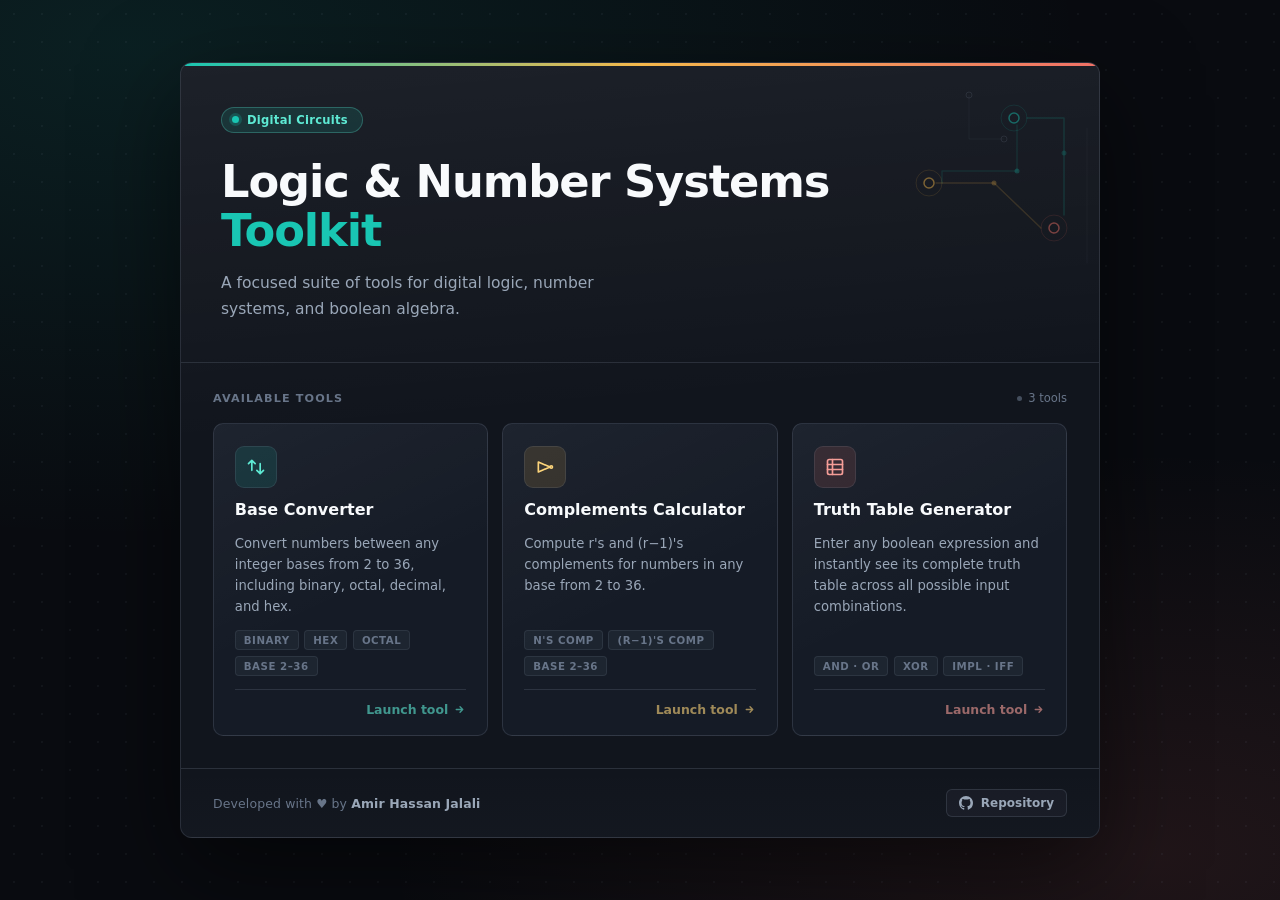
==== commit 0728a286: "improved footer" ====
--- a/index.html
+++ b/index.html
@@ -50,7 +50,6 @@
             padding-bottom: max(24px, env(safe-area-inset-bottom));
         }
 
-        /* Subtle dot grid */
         body::before {
             content: '';
             position: fixed;
@@ -76,7 +75,6 @@
             z-index: 1;
         }
 
-        /* Three-color top bar */
         .container::before {
             content: '';
             position: absolute;
@@ -94,7 +92,6 @@
             overflow: hidden;
         }
 
-        /* Circuit trace decoration */
         .hero-deco {
             position: absolute;
             right: 0;
@@ -132,15 +129,8 @@
         }
 
         @keyframes dotPulse {
-
-            0%,
-            100% {
-                box-shadow: 0 0 0 3px rgba(25, 198, 179, 0.22);
-            }
-
-            50% {
-                box-shadow: 0 0 0 5px rgba(25, 198, 179, 0.08);
-            }
+            0%, 100% { box-shadow: 0 0 0 3px rgba(25, 198, 179, 0.22); }
+            50% { box-shadow: 0 0 0 5px rgba(25, 198, 179, 0.08); }
         }
 
         .hero-title {
@@ -227,19 +217,10 @@
             transition: transform 0.22s ease, border-color 0.22s ease, box-shadow 0.22s ease;
         }
 
-        .tool-card:nth-child(1) {
-            animation: fadeUp 0.45s ease 0.3s both;
-        }
-
-        .tool-card:nth-child(2) {
-            animation: fadeUp 0.45s ease 0.38s both;
-        }
-
-        .tool-card:nth-child(3) {
-            animation: fadeUp 0.45s ease 0.46s both;
-        }
-
-        /* Bottom glow line on hover */
+        .tool-card:nth-child(1) { animation: fadeUp 0.45s ease 0.3s both; }
+        .tool-card:nth-child(2) { animation: fadeUp 0.45s ease 0.38s both; }
+        .tool-card:nth-child(3) { animation: fadeUp 0.45s ease 0.46s both; }
+
         .tool-card::after {
             content: '';
             position: absolute;
@@ -265,7 +246,6 @@
             opacity: 1;
         }
 
-        /* Per-card color vars */
         .tool-card.teal {
             --c-raw: #19c6b3;
             --c-soft: var(--accent-soft);
@@ -379,20 +359,62 @@
             transform: translateX(2px);
         }
 
-        /* ── FOOTER ──────────────────────────────── */
+        /* ── IMPROVED FOOTER ─────────────────────── */
         .site-footer {
             border-top: 1px solid var(--border);
-            padding: 0.95rem 2rem;
-            display: flex;
-            align-items: center;
-            justify-content: center;
+            padding: 1.25rem 2rem;
+            display: flex;
+            align-items: center;
+            justify-content: space-between;
+            gap: 1.5rem;
             animation: fadeUp 0.45s ease 0.52s both;
+            background: linear-gradient(180deg, transparent, rgba(148, 163, 184, 0.015));
+        }
+
+        .footer-left {
+            display: flex;
+            align-items: center;
+            gap: 12px;
         }
 
         .footer-text {
-            font-size: 0.75rem;
+            font-size: 0.78rem;
             color: var(--text-muted);
             letter-spacing: 0.01em;
+            font-weight: 500;
+        }
+
+        .footer-link {
+            color: var(--text-secondary);
+            text-decoration: none;
+            font-weight: 600;
+            display: inline-block;
+            position: relative;
+            transition: color 0.25s ease;
+        }
+
+        .footer-link::after {
+            content: "";
+            position: absolute;
+            left: 0;
+            bottom: -2px;
+            width: 100%;
+            height: 1.5px;
+            background: linear-gradient(90deg, var(--accent), var(--accent-hover), var(--accent));
+            background-size: 200% 100%;
+            transform: scaleX(0);
+            transform-origin: right;
+            transition: transform 0.3s cubic-bezier(0.4, 0, 0.2, 1);
+        }
+
+        .footer-link:hover {
+            color: var(--accent-hover);
+        }
+
+        .footer-link:hover::after {
+            transform: scaleX(1);
+            transform-origin: left;
+            animation: glowMove 2s linear infinite;
         }
 
         .footer-dots {
@@ -402,18 +424,55 @@
         }
 
         .footer-dot {
-            width: 6px;
-            height: 6px;
+            width: 5px;
+            height: 5px;
             border-radius: 50%;
-        }
-
-        /* ── KEYFRAMES ───────────────────────────── */
+            opacity: 0.6;
+        }
+
+        .footer-right {
+            display: flex;
+            align-items: center;
+        }
+
+        .github-btn {
+            display: inline-flex;
+            align-items: center;
+            gap: 8px;
+            padding: 6px 12px;
+            background: rgba(148, 163, 184, 0.05);
+            border: 1px solid var(--border);
+            border-radius: 6px;
+            color: var(--text-secondary);
+            font-size: 0.75rem;
+            font-weight: 600;
+            text-decoration: none;
+            transition: all 0.2s ease;
+        }
+
+        .github-btn svg {
+            width: 14px;
+            height: 14px;
+            fill: currentColor;
+        }
+
+        .github-btn:hover {
+            background: var(--accent-soft);
+            border-color: rgba(25, 198, 179, 0.35);
+            color: var(--accent-hover);
+            box-shadow: 0 0 12px rgba(25, 198, 179, 0.1);
+        }
+
+        @keyframes glowMove {
+            0% { background-position: 0% 50%; }
+            100% { background-position: 200% 50%; }
+        }
+
         @keyframes fadeUp {
             from {
                 opacity: 0;
                 transform: translateY(13px);
             }
-
             to {
                 opacity: 1;
                 transform: translateY(0);
@@ -440,7 +499,15 @@
             }
 
             .site-footer {
-                padding: 0.9rem 1.25rem;
+                padding: 1.25rem;
+                flex-direction: column;
+                gap: 1rem;
+                text-align: center;
+            }
+
+            .footer-left {
+                flex-direction: column;
+                gap: 8px;
             }
 
             .tools-grid {
@@ -464,38 +531,24 @@
 <body>
     <div class="container">
 
-        <!-- ── HERO ── -->
         <header class="hero">
-            <!-- Circuit trace decoration (top-right) -->
-            <svg class="hero-deco" viewBox="0 0 340 220" fill="none" xmlns="http://www.w3.org/2000/svg"
-                aria-hidden="true">
-                <!-- Teal node -->
+            <svg class="hero-deco" viewBox="0 0 340 220" fill="none" xmlns="http://www.w3.org/2000/svg" aria-hidden="true">
                 <circle cx="255" cy="55" r="5" stroke="rgba(25,198,179,0.65)" stroke-width="1.5" />
                 <circle cx="255" cy="55" r="13" stroke="rgba(25,198,179,0.18)" stroke-width="1" />
-                <!-- Amber node -->
                 <circle cx="170" cy="120" r="5" stroke="rgba(245,184,75,0.65)" stroke-width="1.5" />
                 <circle cx="170" cy="120" r="13" stroke="rgba(245,184,75,0.18)" stroke-width="1" />
-                <!-- Coral node -->
                 <circle cx="295" cy="165" r="5" stroke="rgba(240,113,103,0.65)" stroke-width="1.5" />
                 <circle cx="295" cy="165" r="13" stroke="rgba(240,113,103,0.18)" stroke-width="1" />
 
-                <!-- Traces -->
-                <path d="M268 55 L305 55 L305 152" stroke="rgba(25,198,179,0.22)" stroke-width="1.5"
-                    stroke-linecap="round" stroke-linejoin="round" />
-                <path d="M258 62 L258 108 L183 108 L183 120" stroke="rgba(25,198,179,0.17)" stroke-width="1.5"
-                    stroke-linecap="round" stroke-linejoin="round" />
-                <path d="M177 120 L235 120 L282 165" stroke="rgba(245,184,75,0.22)" stroke-width="1.5"
-                    stroke-linecap="round" stroke-linejoin="round" />
-                <!-- Secondary traces -->
-                <path d="M210 32 L210 76 L245 76" stroke="rgba(148,163,184,0.10)" stroke-width="1"
-                    stroke-linecap="round" stroke-linejoin="round" />
+                <path d="M268 55 L305 55 L305 152" stroke="rgba(25,198,179,0.22)" stroke-width="1.5" stroke-linecap="round" stroke-linejoin="round" />
+                <path d="M258 62 L258 108 L183 108 L183 120" stroke="rgba(25,198,179,0.17)" stroke-width="1.5" stroke-linecap="round" stroke-linejoin="round" />
+                <path d="M177 120 L235 120 L282 165" stroke="rgba(245,184,75,0.22)" stroke-width="1.5" stroke-linecap="round" stroke-linejoin="round" />
+                <path d="M210 32 L210 76 L245 76" stroke="rgba(148,163,184,0.10)" stroke-width="1" stroke-linecap="round" stroke-linejoin="round" />
                 <path d="M328 65 L328 200" stroke="rgba(148,163,184,0.08)" stroke-width="1" stroke-linecap="round" />
 
-                <!-- Junction dots -->
                 <circle cx="258" cy="108" r="2.5" fill="rgba(25,198,179,0.36)" />
                 <circle cx="235" cy="120" r="2.5" fill="rgba(245,184,75,0.36)" />
                 <circle cx="305" cy="90" r="2.5" fill="rgba(25,198,179,0.26)" />
-                <!-- Ghost nodes -->
                 <circle cx="210" cy="32" r="3" stroke="rgba(148,163,184,0.2)" stroke-width="1" />
                 <circle cx="245" cy="76" r="3" stroke="rgba(148,163,184,0.2)" stroke-width="1" />
             </svg>
@@ -515,7 +568,6 @@
             </p>
         </header>
 
-        <!-- ── TOOLS ── -->
         <main class="tools-section">
             <div class="section-header">
                 <span class="section-label">Available Tools</span>
@@ -523,19 +575,14 @@
             </div>
 
             <div class="tools-grid">
-
-                <!-- Base Converter -->
                 <a class="tool-card teal" href="base-converter.html">
                     <div class="card-icon">
-                        <svg viewBox="0 0 24 24" fill="none" stroke="currentColor" stroke-width="2"
-                            xmlns="http://www.w3.org/2000/svg">
-                            <path stroke-linecap="round" stroke-linejoin="round"
-                                d="M7 16V4m0 0L3 8m4-4l4 4m6 0v12m0 0l4-4m-4 4l-4-4" />
+                        <svg viewBox="0 0 24 24" fill="none" stroke="currentColor" stroke-width="2" xmlns="http://www.w3.org/2000/svg">
+                            <path stroke-linecap="round" stroke-linejoin="round" d="M7 16V4m0 0L3 8m4-4l4 4m6 0v12m0 0l4-4m-4 4l-4-4" />
                         </svg>
                     </div>
                     <div class="card-title">Base Converter</div>
-                    <div class="card-desc">Convert numbers between any integer bases from 2 to 36, including binary,
-                        octal, decimal, and hex.</div>
+                    <div class="card-desc">Convert numbers between any integer bases from 2 to 36, including binary, octal, decimal, and hex.</div>
                     <div class="card-tags">
                         <span class="tag">Binary</span>
                         <span class="tag">Hex</span>
@@ -552,19 +599,15 @@
                     </div>
                 </a>
 
-                <!-- Complements Calculator -->
                 <a class="tool-card amber" href="complements.html">
                     <div class="card-icon">
-                        <!-- NOT gate (triangle + bubble) -->
-                        <svg viewBox="0 0 24 24" fill="none" stroke="currentColor" stroke-width="2"
-                            xmlns="http://www.w3.org/2000/svg">
+                        <svg viewBox="0 0 24 24" fill="none" stroke="currentColor" stroke-width="2" xmlns="http://www.w3.org/2000/svg">
                             <path stroke-linecap="round" stroke-linejoin="round" d="M4 18V6l14 6-14 6z" />
                             <circle cx="19.5" cy="12" r="1.5" />
                         </svg>
                     </div>
                     <div class="card-title">Complements Calculator</div>
-                    <div class="card-desc">Compute r's and (r−1)'s complements for numbers in any base from 2 to 36.
-                    </div>
+                    <div class="card-desc">Compute r's and (r−1)'s complements for numbers in any base from 2 to 36.</div>
                     <div class="card-tags">
                         <span class="tag">n's Comp</span>
                         <span class="tag">(r−1)'s Comp</span>
@@ -580,18 +623,15 @@
                     </div>
                 </a>
 
-                <!-- Truth Table Generator -->
                 <a class="tool-card coral" href="truth-table.html">
                     <div class="card-icon">
-                        <svg viewBox="0 0 24 24" fill="none" stroke="currentColor" stroke-width="2"
-                            xmlns="http://www.w3.org/2000/svg">
+                        <svg viewBox="0 0 24 24" fill="none" stroke="currentColor" stroke-width="2" xmlns="http://www.w3.org/2000/svg">
                             <rect x="3" y="3" width="18" height="18" rx="2" ry="2" />
                             <path stroke-linecap="round" d="M3 9h18M3 15h18M9 3v18" />
                         </svg>
                     </div>
                     <div class="card-title">Truth Table Generator</div>
-                    <div class="card-desc">Enter any boolean expression and instantly see its complete truth table
-                        across all possible input combinations.</div>
+                    <div class="card-desc">Enter any boolean expression and instantly see its complete truth table across all possible input combinations.</div>
                     <div class="card-tags">
                         <span class="tag">AND · OR</span>
                         <span class="tag">XOR</span>
@@ -606,89 +646,29 @@
                         </span>
                     </div>
                 </a>
-
             </div>
         </main>
 
-        <style>
-            .footer-link {
-                color: #3cac9f;
-                text-decoration: none;
-                font-weight: 400;
-                position: relative;
-                padding: 0px 0px;
-                border-radius: 8px;
-
-                transition: all 0.25s ease;
-            }
-
-            /* glowing underline */
-            .footer-link::after {
-                content: "";
-                position: absolute;
-                left: 0;
-                bottom: -3px;
-                width: 0%;
-                height: 2px;
-                background: linear-gradient(90deg, #19c6b3, #3cac9f, #19c6b3);
-                background-size: 200% 100%;
-
-                transform: scaleX(0);
-                transform-origin: left;
-
-                transition: transform 0.3s ease;
-                animation: glowMove 3s linear infinite;
-            }
-
-            /* hover effect */
-            .footer-link:hover {
-                color: #19c6b3;
-                text-shadow: 0 0 10px rgba(25, 198, 179, 0.6),
-                    0 0 20px rgba(25, 198, 179, 0.3);
-                transform: translateY(-2px);
-            }
-
-            /* reveal underline */
-            .footer-link:hover::after {
-                transform: scaleX(1);
-            }
-
-            /* subtle glowing motion */
-            @keyframes glowMove {
-                0% {
-                    background-position: 0% 50%;
-                }
-
-                100% {
-                    background-position: 200% 50%;
-                }
-            }
-
-            .footer-link {
-                animation: softPulse 3s ease-in-out infinite;
-            }
-
-            @keyframes softPulse {
-
-                0%,
-                100% {
-                    filter: drop-shadow(0 0 0 rgba(25, 198, 179, 0));
-                }
-
-                50% {
-                    filter: drop-shadow(0 0 6px rgba(25, 198, 179, 0.4));
-                }
-            }
-        </style>
-
-        <!-- ── FOOTER ── -->
         <footer class="site-footer">
-            <span class="footer-text">Made With ♥️ - By <a class="footer-link"
-                    href="github.com">Amir Hassan Jalali </a></span>
-            <div class="footer-dots" aria-hidden="true">
-                <!-- <span class="footer-dot" style="background: var(--accent)"></span>
-                <span class="footer-dot" style="background: var(--amber)"></span>
-                <span class="footer-dot" style="background: var(--coral)"></span> -->
+            <div class="footer-left">
+                <!--<div class="footer-dots" aria-hidden="true">
+                    <span class="footer-dot" style="background: var(--accent)"></span>
+                    <span class="footer-dot" style="background: var(--amber)"></span>
+                    <span class="footer-dot" style="background: var(--coral)"></span> 
+                </div> -->
+                <span class="footer-text">
+                    Developed with &hearts; by 
+                    <a class="footer-link" href="https://github.com/Amir-Hassan-Jalali">Amir Hassan Jalali</a>
+                </span>
+            </div>
+            
+            <div class="footer-right">
+                <a class="github-btn" href="https://github.com/Amir-Hassan-Jalali/Digital-Circuits-Toolkit" target="_blank" rel="noopener noreferrer">
+                    <svg viewBox="0 0 16 16" version="1.1" aria-hidden="true">
+                        <path fill-rule="evenodd" d="M8 0C3.58 0 0 3.58 0 8c0 3.54 2.29 6.53 5.47 7.59.4.07.55-.17.55-.38 0-.19-.01-.82-.01-1.49-2.01.37-2.53-.49-2.69-.94-.09-.23-.48-.94-.82-1.13-.28-.15-.68-.52-.01-.53.63-.01 1.08.58 1.23.82.72 1.21 1.87.87 2.33.66.07-.52.28-.87.51-1.07-1.78-.2-3.64-.89-3.64-3.95 0-.87.31-1.59.82-2.15-.08-.2-.36-1.02.08-2.12 0 0 .67-.21 2.2.82.64-.18 1.32-.27 2-.27.68 0 1.36.09 2 .27 1.53-1.04 2.2-.82 2.2-.82.44 1.1.16 1.92.08 2.12.51.56.82 1.27.82 2.15 0 3.07-1.87 3.75-3.65 3.95.29.25.54.73.54 1.48 0 1.07-.01 1.93-.01 2.2 0 .21.15.46.55.38A8.013 8.013 0 0016 8c0-4.58-3.58-8-8-8z"></path>
+                    </svg>
+                    Repository
+                </a>
             </div>
         </footer>
 
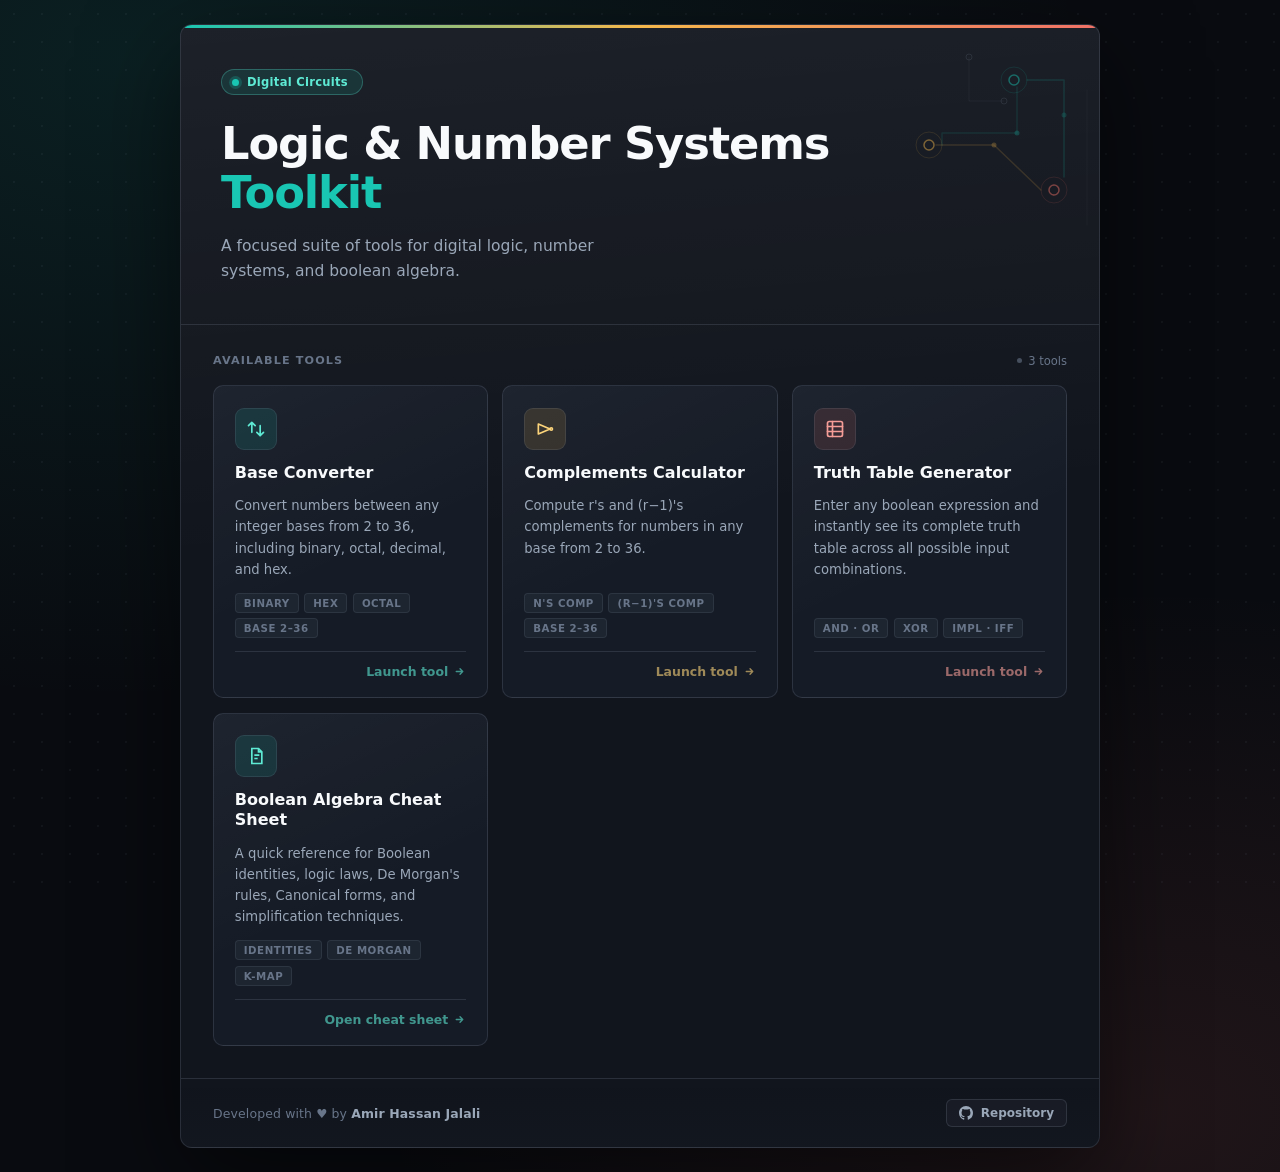
==== commit 02e89df2: "Added boolean algebra cheatsheet" ====
--- a/index.html
+++ b/index.html
@@ -129,8 +129,15 @@
         }
 
         @keyframes dotPulse {
-            0%, 100% { box-shadow: 0 0 0 3px rgba(25, 198, 179, 0.22); }
-            50% { box-shadow: 0 0 0 5px rgba(25, 198, 179, 0.08); }
+
+            0%,
+            100% {
+                box-shadow: 0 0 0 3px rgba(25, 198, 179, 0.22);
+            }
+
+            50% {
+                box-shadow: 0 0 0 5px rgba(25, 198, 179, 0.08);
+            }
         }
 
         .hero-title {
@@ -217,9 +224,17 @@
             transition: transform 0.22s ease, border-color 0.22s ease, box-shadow 0.22s ease;
         }
 
-        .tool-card:nth-child(1) { animation: fadeUp 0.45s ease 0.3s both; }
-        .tool-card:nth-child(2) { animation: fadeUp 0.45s ease 0.38s both; }
-        .tool-card:nth-child(3) { animation: fadeUp 0.45s ease 0.46s both; }
+        .tool-card:nth-child(1) {
+            animation: fadeUp 0.45s ease 0.3s both;
+        }
+
+        .tool-card:nth-child(2) {
+            animation: fadeUp 0.45s ease 0.38s both;
+        }
+
+        .tool-card:nth-child(3) {
+            animation: fadeUp 0.45s ease 0.46s both;
+        }
 
         .tool-card::after {
             content: '';
@@ -464,8 +479,13 @@
         }
 
         @keyframes glowMove {
-            0% { background-position: 0% 50%; }
-            100% { background-position: 200% 50%; }
+            0% {
+                background-position: 0% 50%;
+            }
+
+            100% {
+                background-position: 200% 50%;
+            }
         }
 
         @keyframes fadeUp {
@@ -473,6 +493,7 @@
                 opacity: 0;
                 transform: translateY(13px);
             }
+
             to {
                 opacity: 1;
                 transform: translateY(0);
@@ -532,7 +553,8 @@
     <div class="container">
 
         <header class="hero">
-            <svg class="hero-deco" viewBox="0 0 340 220" fill="none" xmlns="http://www.w3.org/2000/svg" aria-hidden="true">
+            <svg class="hero-deco" viewBox="0 0 340 220" fill="none" xmlns="http://www.w3.org/2000/svg"
+                aria-hidden="true">
                 <circle cx="255" cy="55" r="5" stroke="rgba(25,198,179,0.65)" stroke-width="1.5" />
                 <circle cx="255" cy="55" r="13" stroke="rgba(25,198,179,0.18)" stroke-width="1" />
                 <circle cx="170" cy="120" r="5" stroke="rgba(245,184,75,0.65)" stroke-width="1.5" />
@@ -540,10 +562,14 @@
                 <circle cx="295" cy="165" r="5" stroke="rgba(240,113,103,0.65)" stroke-width="1.5" />
                 <circle cx="295" cy="165" r="13" stroke="rgba(240,113,103,0.18)" stroke-width="1" />
 
-                <path d="M268 55 L305 55 L305 152" stroke="rgba(25,198,179,0.22)" stroke-width="1.5" stroke-linecap="round" stroke-linejoin="round" />
-                <path d="M258 62 L258 108 L183 108 L183 120" stroke="rgba(25,198,179,0.17)" stroke-width="1.5" stroke-linecap="round" stroke-linejoin="round" />
-                <path d="M177 120 L235 120 L282 165" stroke="rgba(245,184,75,0.22)" stroke-width="1.5" stroke-linecap="round" stroke-linejoin="round" />
-                <path d="M210 32 L210 76 L245 76" stroke="rgba(148,163,184,0.10)" stroke-width="1" stroke-linecap="round" stroke-linejoin="round" />
+                <path d="M268 55 L305 55 L305 152" stroke="rgba(25,198,179,0.22)" stroke-width="1.5"
+                    stroke-linecap="round" stroke-linejoin="round" />
+                <path d="M258 62 L258 108 L183 108 L183 120" stroke="rgba(25,198,179,0.17)" stroke-width="1.5"
+                    stroke-linecap="round" stroke-linejoin="round" />
+                <path d="M177 120 L235 120 L282 165" stroke="rgba(245,184,75,0.22)" stroke-width="1.5"
+                    stroke-linecap="round" stroke-linejoin="round" />
+                <path d="M210 32 L210 76 L245 76" stroke="rgba(148,163,184,0.10)" stroke-width="1"
+                    stroke-linecap="round" stroke-linejoin="round" />
                 <path d="M328 65 L328 200" stroke="rgba(148,163,184,0.08)" stroke-width="1" stroke-linecap="round" />
 
                 <circle cx="258" cy="108" r="2.5" fill="rgba(25,198,179,0.36)" />
@@ -577,12 +603,15 @@
             <div class="tools-grid">
                 <a class="tool-card teal" href="base-converter.html">
                     <div class="card-icon">
-                        <svg viewBox="0 0 24 24" fill="none" stroke="currentColor" stroke-width="2" xmlns="http://www.w3.org/2000/svg">
-                            <path stroke-linecap="round" stroke-linejoin="round" d="M7 16V4m0 0L3 8m4-4l4 4m6 0v12m0 0l4-4m-4 4l-4-4" />
+                        <svg viewBox="0 0 24 24" fill="none" stroke="currentColor" stroke-width="2"
+                            xmlns="http://www.w3.org/2000/svg">
+                            <path stroke-linecap="round" stroke-linejoin="round"
+                                d="M7 16V4m0 0L3 8m4-4l4 4m6 0v12m0 0l4-4m-4 4l-4-4" />
                         </svg>
                     </div>
                     <div class="card-title">Base Converter</div>
-                    <div class="card-desc">Convert numbers between any integer bases from 2 to 36, including binary, octal, decimal, and hex.</div>
+                    <div class="card-desc">Convert numbers between any integer bases from 2 to 36, including binary,
+                        octal, decimal, and hex.</div>
                     <div class="card-tags">
                         <span class="tag">Binary</span>
                         <span class="tag">Hex</span>
@@ -601,13 +630,15 @@
 
                 <a class="tool-card amber" href="complements.html">
                     <div class="card-icon">
-                        <svg viewBox="0 0 24 24" fill="none" stroke="currentColor" stroke-width="2" xmlns="http://www.w3.org/2000/svg">
+                        <svg viewBox="0 0 24 24" fill="none" stroke="currentColor" stroke-width="2"
+                            xmlns="http://www.w3.org/2000/svg">
                             <path stroke-linecap="round" stroke-linejoin="round" d="M4 18V6l14 6-14 6z" />
                             <circle cx="19.5" cy="12" r="1.5" />
                         </svg>
                     </div>
                     <div class="card-title">Complements Calculator</div>
-                    <div class="card-desc">Compute r's and (r−1)'s complements for numbers in any base from 2 to 36.</div>
+                    <div class="card-desc">Compute r's and (r−1)'s complements for numbers in any base from 2 to 36.
+                    </div>
                     <div class="card-tags">
                         <span class="tag">n's Comp</span>
                         <span class="tag">(r−1)'s Comp</span>
@@ -625,13 +656,15 @@
 
                 <a class="tool-card coral" href="truth-table.html">
                     <div class="card-icon">
-                        <svg viewBox="0 0 24 24" fill="none" stroke="currentColor" stroke-width="2" xmlns="http://www.w3.org/2000/svg">
+                        <svg viewBox="0 0 24 24" fill="none" stroke="currentColor" stroke-width="2"
+                            xmlns="http://www.w3.org/2000/svg">
                             <rect x="3" y="3" width="18" height="18" rx="2" ry="2" />
                             <path stroke-linecap="round" d="M3 9h18M3 15h18M9 3v18" />
                         </svg>
                     </div>
                     <div class="card-title">Truth Table Generator</div>
-                    <div class="card-desc">Enter any boolean expression and instantly see its complete truth table across all possible input combinations.</div>
+                    <div class="card-desc">Enter any boolean expression and instantly see its complete truth table
+                        across all possible input combinations.</div>
                     <div class="card-tags">
                         <span class="tag">AND · OR</span>
                         <span class="tag">XOR</span>
@@ -640,6 +673,39 @@
                     <div class="card-footer">
                         <span class="launch-link">
                             Launch tool
+                            <svg viewBox="0 0 24 24" fill="none" stroke="currentColor" stroke-width="2.5">
+                                <path stroke-linecap="round" stroke-linejoin="round" d="M13 7l5 5m0 0l-5 5m5-5H6" />
+                            </svg>
+                        </span>
+                    </div>
+                </a>
+
+                <a class="tool-card teal" href="cheatsheet.html">
+                    <div class="card-icon">
+                        <svg viewBox="0 0 24 24" fill="none" stroke="currentColor" stroke-width="2">
+                            <path d="M7 3h8l4 4v14H7z" />
+                            <path d="M15 3v4h4" />
+                            <path d="M10 11h6" />
+                            <path d="M10 15h4" />
+                        </svg>
+                    </div>
+
+                    <div class="card-title">Boolean Algebra Cheat Sheet</div>
+
+                    <div class="card-desc">
+                        A quick reference for Boolean identities, logic laws, De Morgan's rules, Canonical forms, and
+                        simplification techniques.
+                    </div>
+
+                    <div class="card-tags">
+                        <span class="tag">IDENTITIES</span>
+                        <span class="tag">DE MORGAN</span>
+                        <span class="tag">K-MAP</span>
+                    </div>
+
+                    <div class="card-footer">
+                        <span class="launch-link">
+                            Open cheat sheet
                             <svg viewBox="0 0 24 24" fill="none" stroke="currentColor" stroke-width="2.5">
                                 <path stroke-linecap="round" stroke-linejoin="round" d="M13 7l5 5m0 0l-5 5m5-5H6" />
                             </svg>
@@ -657,15 +723,18 @@
                     <span class="footer-dot" style="background: var(--coral)"></span> 
                 </div> -->
                 <span class="footer-text">
-                    Developed with &hearts; by 
+                    Developed with &hearts; by
                     <a class="footer-link" href="https://github.com/Amir-Hassan-Jalali">Amir Hassan Jalali</a>
                 </span>
             </div>
-            
+
             <div class="footer-right">
-                <a class="github-btn" href="https://github.com/Amir-Hassan-Jalali/Digital-Circuits-Toolkit" target="_blank" rel="noopener noreferrer">
+                <a class="github-btn" href="https://github.com/Amir-Hassan-Jalali/Digital-Circuits-Toolkit"
+                    target="_blank" rel="noopener noreferrer">
                     <svg viewBox="0 0 16 16" version="1.1" aria-hidden="true">
-                        <path fill-rule="evenodd" d="M8 0C3.58 0 0 3.58 0 8c0 3.54 2.29 6.53 5.47 7.59.4.07.55-.17.55-.38 0-.19-.01-.82-.01-1.49-2.01.37-2.53-.49-2.69-.94-.09-.23-.48-.94-.82-1.13-.28-.15-.68-.52-.01-.53.63-.01 1.08.58 1.23.82.72 1.21 1.87.87 2.33.66.07-.52.28-.87.51-1.07-1.78-.2-3.64-.89-3.64-3.95 0-.87.31-1.59.82-2.15-.08-.2-.36-1.02.08-2.12 0 0 .67-.21 2.2.82.64-.18 1.32-.27 2-.27.68 0 1.36.09 2 .27 1.53-1.04 2.2-.82 2.2-.82.44 1.1.16 1.92.08 2.12.51.56.82 1.27.82 2.15 0 3.07-1.87 3.75-3.65 3.95.29.25.54.73.54 1.48 0 1.07-.01 1.93-.01 2.2 0 .21.15.46.55.38A8.013 8.013 0 0016 8c0-4.58-3.58-8-8-8z"></path>
+                        <path fill-rule="evenodd"
+                            d="M8 0C3.58 0 0 3.58 0 8c0 3.54 2.29 6.53 5.47 7.59.4.07.55-.17.55-.38 0-.19-.01-.82-.01-1.49-2.01.37-2.53-.49-2.69-.94-.09-.23-.48-.94-.82-1.13-.28-.15-.68-.52-.01-.53.63-.01 1.08.58 1.23.82.72 1.21 1.87.87 2.33.66.07-.52.28-.87.51-1.07-1.78-.2-3.64-.89-3.64-3.95 0-.87.31-1.59.82-2.15-.08-.2-.36-1.02.08-2.12 0 0 .67-.21 2.2.82.64-.18 1.32-.27 2-.27.68 0 1.36.09 2 .27 1.53-1.04 2.2-.82 2.2-.82.44 1.1.16 1.92.08 2.12.51.56.82 1.27.82 2.15 0 3.07-1.87 3.75-3.65 3.95.29.25.54.73.54 1.48 0 1.07-.01 1.93-.01 2.2 0 .21.15.46.55.38A8.013 8.013 0 0016 8c0-4.58-3.58-8-8-8z">
+                        </path>
                     </svg>
                     Repository
                 </a>
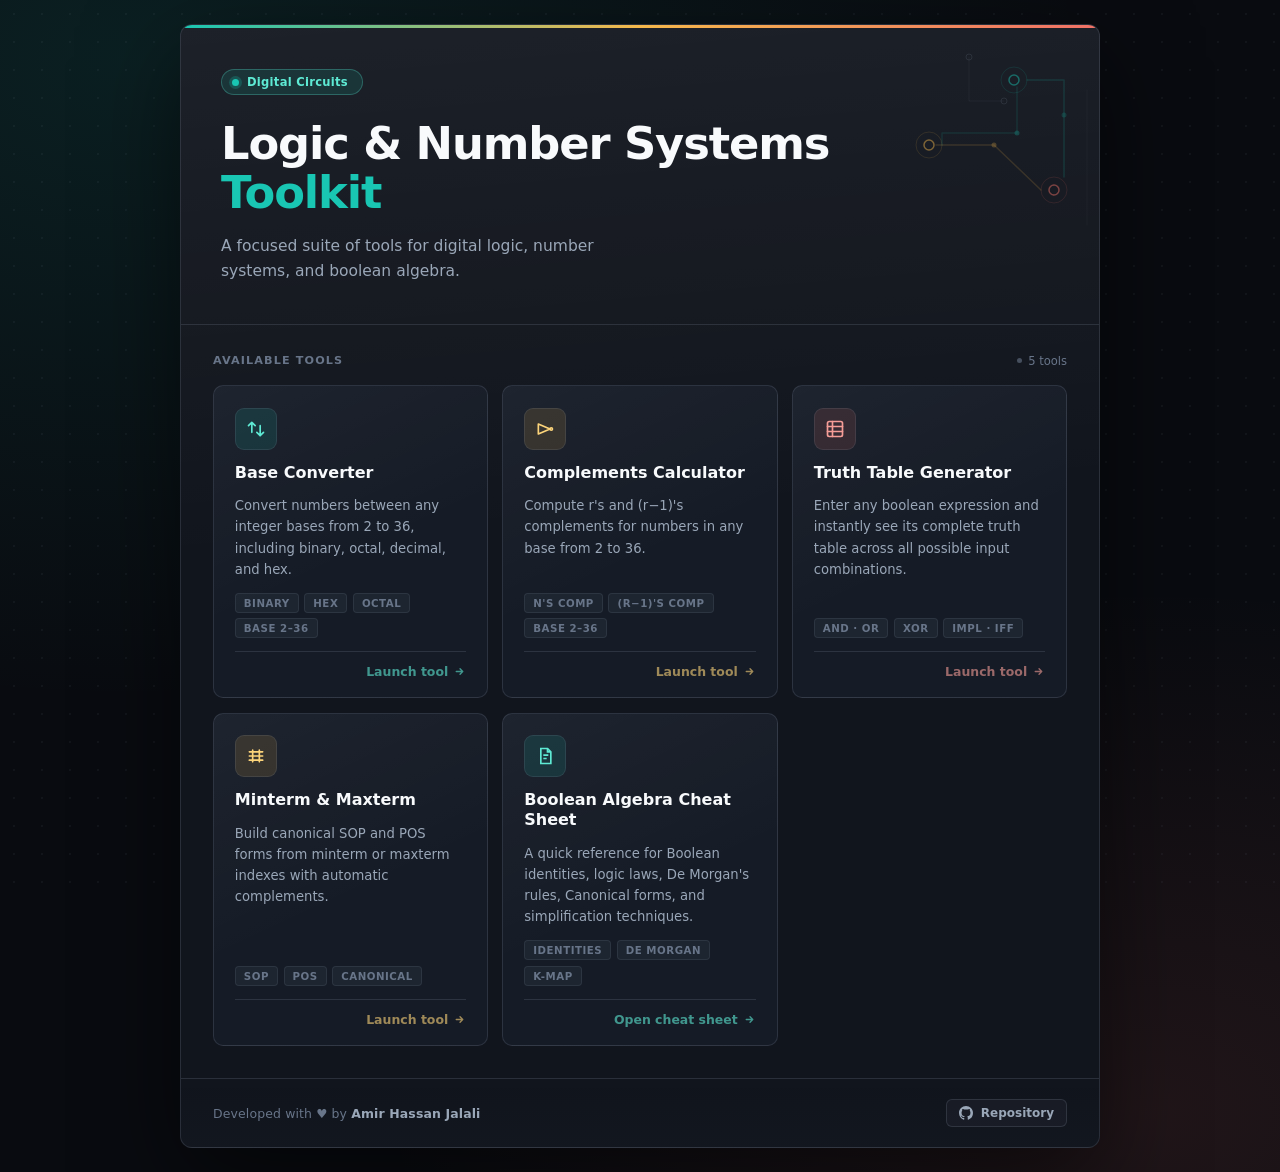
==== commit e6e2633a: "seperate style sheets and scripts, added a back button for desktop, added maxterm and minterms" ====
--- a/index.html
+++ b/index.html
@@ -5,548 +5,7 @@
     <meta charset="UTF-8">
     <meta name="viewport" content="width=device-width, initial-scale=1.0">
     <title>Digital Circuits Lab</title>
-    <style>
-        :root {
-            --bg-color: #090b10;
-            --panel: #11151d;
-            --panel-strong: #151b26;
-            --field: #090d14;
-            --field-raised: #0e1420;
-            --text-primary: #f8fafc;
-            --text-secondary: #9aa7b8;
-            --text-muted: #687589;
-            --accent: #19c6b3;
-            --accent-hover: #5eead4;
-            --accent-soft: rgba(25, 198, 179, 0.13);
-            --amber: #f5b84b;
-            --amber-soft: rgba(245, 184, 75, 0.13);
-            --coral: #f07167;
-            --coral-soft: rgba(240, 113, 103, 0.13);
-            --border: rgba(148, 163, 184, 0.18);
-            --border-strong: rgba(148, 163, 184, 0.28);
-            --shadow: 0 32px 96px rgba(0, 0, 0, 0.52);
-        }
-
-        * {
-            box-sizing: border-box;
-            margin: 0;
-            padding: 0;
-            -webkit-tap-highlight-color: transparent;
-        }
-
-        body {
-            background:
-                radial-gradient(ellipse 75% 55% at 10% 5%, rgba(25, 198, 179, 0.11), transparent),
-                radial-gradient(ellipse 60% 45% at 90% 95%, rgba(240, 113, 103, 0.10), transparent),
-                var(--bg-color);
-            color: var(--text-primary);
-            font-family: Inter, 'Segoe UI', system-ui, -apple-system, sans-serif;
-            min-height: 100vh;
-            display: flex;
-            justify-content: center;
-            align-items: center;
-            padding: 24px 18px;
-            padding-top: max(24px, env(safe-area-inset-top));
-            padding-bottom: max(24px, env(safe-area-inset-bottom));
-        }
-
-        body::before {
-            content: '';
-            position: fixed;
-            inset: 0;
-            background-image: radial-gradient(circle, rgba(148, 163, 184, 0.065) 1px, transparent 1px);
-            background-size: 28px 28px;
-            pointer-events: none;
-            z-index: 0;
-        }
-
-        /* ── CONTAINER ───────────────────────────── */
-        .container {
-            background:
-                linear-gradient(175deg, rgba(255, 255, 255, 0.052) 0%, transparent 45%),
-                var(--panel);
-            border: 1px solid var(--border);
-            border-radius: 12px;
-            box-shadow: var(--shadow);
-            width: 100%;
-            max-width: 920px;
-            overflow: hidden;
-            position: relative;
-            z-index: 1;
-        }
-
-        .container::before {
-            content: '';
-            position: absolute;
-            inset: 0 0 auto;
-            height: 3px;
-            background: linear-gradient(90deg, var(--accent), var(--amber), var(--coral));
-            z-index: 2;
-        }
-
-        /* ── HERO ────────────────────────────────── */
-        .hero {
-            padding: 2.75rem 2.5rem 2.4rem;
-            border-bottom: 1px solid var(--border);
-            position: relative;
-            overflow: hidden;
-        }
-
-        .hero-deco {
-            position: absolute;
-            right: 0;
-            top: 0;
-            bottom: 0;
-            width: 340px;
-            pointer-events: none;
-            opacity: 0.7;
-        }
-
-        .suite-badge {
-            display: inline-flex;
-            align-items: center;
-            gap: 8px;
-            background: var(--accent-soft);
-            border: 1px solid rgba(94, 234, 212, 0.28);
-            border-radius: 999px;
-            padding: 5px 14px 5px 10px;
-            font-size: 0.72rem;
-            font-weight: 720;
-            color: var(--accent-hover);
-            letter-spacing: 0.025em;
-            margin-bottom: 1.5rem;
-            animation: fadeUp 0.45s ease both;
-        }
-
-        .badge-dot {
-            width: 7px;
-            height: 7px;
-            border-radius: 50%;
-            background: var(--accent);
-            box-shadow: 0 0 0 3px rgba(25, 198, 179, 0.22);
-            flex-shrink: 0;
-            animation: dotPulse 2.6s ease-in-out infinite;
-        }
-
-        @keyframes dotPulse {
-
-            0%,
-            100% {
-                box-shadow: 0 0 0 3px rgba(25, 198, 179, 0.22);
-            }
-
-            50% {
-                box-shadow: 0 0 0 5px rgba(25, 198, 179, 0.08);
-            }
-        }
-
-        .hero-title {
-            font-size: clamp(1.95rem, 4.8vw, 2.8rem);
-            font-weight: 820;
-            line-height: 1.1;
-            letter-spacing: -0.025em;
-            margin-bottom: 1rem;
-            animation: fadeUp 0.45s ease 0.08s both;
-        }
-
-        .hero-title .accent-line {
-            color: var(--accent);
-        }
-
-        .hero-subtitle {
-            color: var(--text-secondary);
-            font-size: 0.97rem;
-            line-height: 1.67;
-            max-width: 430px;
-            animation: fadeUp 0.45s ease 0.16s both;
-        }
-
-        /* ── TOOLS ───────────────────────────────── */
-        .tools-section {
-            padding: 1.8rem 2rem 2rem;
-        }
-
-        .section-header {
-            display: flex;
-            align-items: center;
-            justify-content: space-between;
-            margin-bottom: 1.1rem;
-            animation: fadeUp 0.45s ease 0.22s both;
-        }
-
-        .section-label {
-            font-size: 0.7rem;
-            font-weight: 760;
-            text-transform: uppercase;
-            letter-spacing: 0.1em;
-            color: var(--text-muted);
-        }
-
-        .section-count {
-            display: inline-flex;
-            align-items: center;
-            gap: 6px;
-            font-size: 0.72rem;
-            color: var(--text-muted);
-        }
-
-        .section-count::before {
-            content: '';
-            width: 5px;
-            height: 5px;
-            border-radius: 50%;
-            background: var(--text-muted);
-            opacity: 0.6;
-        }
-
-        .tools-grid {
-            display: grid;
-            grid-template-columns: repeat(3, 1fr);
-            gap: 0.9rem;
-        }
-
-        /* ── CARD ────────────────────────────────── */
-        .tool-card {
-            background:
-                linear-gradient(155deg, rgba(255, 255, 255, 0.04) 0%, transparent 55%),
-                var(--panel-strong);
-            border: 1px solid var(--border);
-            border-radius: 10px;
-            padding: 1.35rem 1.3rem 1.15rem;
-            text-decoration: none;
-            color: inherit;
-            display: flex;
-            flex-direction: column;
-            gap: 0.8rem;
-            position: relative;
-            overflow: hidden;
-            cursor: pointer;
-            transition: transform 0.22s ease, border-color 0.22s ease, box-shadow 0.22s ease;
-        }
-
-        .tool-card:nth-child(1) {
-            animation: fadeUp 0.45s ease 0.3s both;
-        }
-
-        .tool-card:nth-child(2) {
-            animation: fadeUp 0.45s ease 0.38s both;
-        }
-
-        .tool-card:nth-child(3) {
-            animation: fadeUp 0.45s ease 0.46s both;
-        }
-
-        .tool-card::after {
-            content: '';
-            position: absolute;
-            bottom: 0;
-            left: 10%;
-            right: 10%;
-            height: 1.5px;
-            background: linear-gradient(90deg, transparent, var(--c-raw), transparent);
-            opacity: 0;
-            transition: opacity 0.25s ease;
-        }
-
-        .tool-card:hover {
-            transform: translateY(-6px);
-            border-color: var(--c-border);
-            box-shadow:
-                0 18px 44px rgba(0, 0, 0, 0.42),
-                0 0 0 1px var(--c-border),
-                0 0 22px var(--c-glow);
-        }
-
-        .tool-card:hover::after {
-            opacity: 1;
-        }
-
-        .tool-card.teal {
-            --c-raw: #19c6b3;
-            --c-soft: var(--accent-soft);
-            --c-label: var(--accent-hover);
-            --c-border: rgba(25, 198, 179, 0.38);
-            --c-glow: rgba(25, 198, 179, 0.09);
-        }
-
-        .tool-card.amber {
-            --c-raw: #f5b84b;
-            --c-soft: var(--amber-soft);
-            --c-label: #fcd47a;
-            --c-border: rgba(245, 184, 75, 0.38);
-            --c-glow: rgba(245, 184, 75, 0.09);
-        }
-
-        .tool-card.coral {
-            --c-raw: #f07167;
-            --c-soft: var(--coral-soft);
-            --c-label: #f59d97;
-            --c-border: rgba(240, 113, 103, 0.38);
-            --c-glow: rgba(240, 113, 103, 0.09);
-        }
-
-        .card-icon {
-            width: 42px;
-            height: 42px;
-            border-radius: 9px;
-            background: var(--c-soft);
-            border: 1px solid rgba(148, 163, 184, 0.14);
-            display: flex;
-            align-items: center;
-            justify-content: center;
-            color: var(--c-label);
-            flex-shrink: 0;
-            transition: border-color 0.22s, background 0.22s;
-        }
-
-        .tool-card:hover .card-icon {
-            border-color: var(--c-border);
-        }
-
-        .card-icon svg {
-            width: 20px;
-            height: 20px;
-        }
-
-        .card-title {
-            font-size: 1rem;
-            font-weight: 740;
-            color: var(--text-primary);
-            line-height: 1.25;
-        }
-
-        .card-desc {
-            font-size: 0.825rem;
-            color: var(--text-secondary);
-            line-height: 1.6;
-            flex: 1;
-        }
-
-        .card-tags {
-            display: flex;
-            flex-wrap: wrap;
-            gap: 0.35rem;
-        }
-
-        .tag {
-            font-size: 0.64rem;
-            font-weight: 720;
-            text-transform: uppercase;
-            letter-spacing: 0.05em;
-            color: var(--text-muted);
-            background: rgba(148, 163, 184, 0.07);
-            border: 1px solid rgba(148, 163, 184, 0.12);
-            border-radius: 4px;
-            padding: 3px 8px;
-        }
-
-        .card-footer {
-            display: flex;
-            align-items: center;
-            justify-content: flex-end;
-            padding-top: 0.75rem;
-            border-top: 1px solid var(--border);
-        }
-
-        .launch-link {
-            display: inline-flex;
-            align-items: center;
-            gap: 5px;
-            font-size: 0.78rem;
-            font-weight: 730;
-            color: var(--c-label);
-            opacity: 0.6;
-            transition: opacity 0.2s, gap 0.2s;
-        }
-
-        .tool-card:hover .launch-link {
-            opacity: 1;
-            gap: 9px;
-        }
-
-        .launch-link svg {
-            width: 13px;
-            height: 13px;
-            transition: transform 0.2s;
-        }
-
-        .tool-card:hover .launch-link svg {
-            transform: translateX(2px);
-        }
-
-        /* ── IMPROVED FOOTER ─────────────────────── */
-        .site-footer {
-            border-top: 1px solid var(--border);
-            padding: 1.25rem 2rem;
-            display: flex;
-            align-items: center;
-            justify-content: space-between;
-            gap: 1.5rem;
-            animation: fadeUp 0.45s ease 0.52s both;
-            background: linear-gradient(180deg, transparent, rgba(148, 163, 184, 0.015));
-        }
-
-        .footer-left {
-            display: flex;
-            align-items: center;
-            gap: 12px;
-        }
-
-        .footer-text {
-            font-size: 0.78rem;
-            color: var(--text-muted);
-            letter-spacing: 0.01em;
-            font-weight: 500;
-        }
-
-        .footer-link {
-            color: var(--text-secondary);
-            text-decoration: none;
-            font-weight: 600;
-            display: inline-block;
-            position: relative;
-            transition: color 0.25s ease;
-        }
-
-        .footer-link::after {
-            content: "";
-            position: absolute;
-            left: 0;
-            bottom: -2px;
-            width: 100%;
-            height: 1.5px;
-            background: linear-gradient(90deg, var(--accent), var(--accent-hover), var(--accent));
-            background-size: 200% 100%;
-            transform: scaleX(0);
-            transform-origin: right;
-            transition: transform 0.3s cubic-bezier(0.4, 0, 0.2, 1);
-        }
-
-        .footer-link:hover {
-            color: var(--accent-hover);
-        }
-
-        .footer-link:hover::after {
-            transform: scaleX(1);
-            transform-origin: left;
-            animation: glowMove 2s linear infinite;
-        }
-
-        .footer-dots {
-            display: flex;
-            gap: 5px;
-            align-items: center;
-        }
-
-        .footer-dot {
-            width: 5px;
-            height: 5px;
-            border-radius: 50%;
-            opacity: 0.6;
-        }
-
-        .footer-right {
-            display: flex;
-            align-items: center;
-        }
-
-        .github-btn {
-            display: inline-flex;
-            align-items: center;
-            gap: 8px;
-            padding: 6px 12px;
-            background: rgba(148, 163, 184, 0.05);
-            border: 1px solid var(--border);
-            border-radius: 6px;
-            color: var(--text-secondary);
-            font-size: 0.75rem;
-            font-weight: 600;
-            text-decoration: none;
-            transition: all 0.2s ease;
-        }
-
-        .github-btn svg {
-            width: 14px;
-            height: 14px;
-            fill: currentColor;
-        }
-
-        .github-btn:hover {
-            background: var(--accent-soft);
-            border-color: rgba(25, 198, 179, 0.35);
-            color: var(--accent-hover);
-            box-shadow: 0 0 12px rgba(25, 198, 179, 0.1);
-        }
-
-        @keyframes glowMove {
-            0% {
-                background-position: 0% 50%;
-            }
-
-            100% {
-                background-position: 200% 50%;
-            }
-        }
-
-        @keyframes fadeUp {
-            from {
-                opacity: 0;
-                transform: translateY(13px);
-            }
-
-            to {
-                opacity: 1;
-                transform: translateY(0);
-            }
-        }
-
-        /* ── RESPONSIVE ──────────────────────────── */
-        @media (max-width: 740px) {
-            body {
-                align-items: flex-start;
-                padding: 16px 12px;
-            }
-
-            .hero {
-                padding: 2rem 1.25rem 1.75rem;
-            }
-
-            .hero-deco {
-                display: none;
-            }
-
-            .tools-section {
-                padding: 1.25rem;
-            }
-
-            .site-footer {
-                padding: 1.25rem;
-                flex-direction: column;
-                gap: 1rem;
-                text-align: center;
-            }
-
-            .footer-left {
-                flex-direction: column;
-                gap: 8px;
-            }
-
-            .tools-grid {
-                grid-template-columns: 1fr;
-                gap: 0.75rem;
-            }
-        }
-
-        @media (min-width: 741px) and (max-width: 900px) {
-            .tools-grid {
-                grid-template-columns: 1fr 1fr;
-            }
-
-            .tool-card:last-child {
-                grid-column: 1 / -1;
-            }
-        }
-    </style>
+    <link rel="stylesheet" href="assets/css/index.css">
 </head>
 
 <body>
@@ -597,7 +56,7 @@
         <main class="tools-section">
             <div class="section-header">
                 <span class="section-label">Available Tools</span>
-                <span class="section-count">3 tools</span>
+                <span class="section-count">5 tools</span>
             </div>
 
             <div class="tools-grid">
@@ -669,6 +128,32 @@
                         <span class="tag">AND · OR</span>
                         <span class="tag">XOR</span>
                         <span class="tag">IMPL · IFF</span>
+                    </div>
+                    <div class="card-footer">
+                        <span class="launch-link">
+                            Launch tool
+                            <svg viewBox="0 0 24 24" fill="none" stroke="currentColor" stroke-width="2.5">
+                                <path stroke-linecap="round" stroke-linejoin="round" d="M13 7l5 5m0 0l-5 5m5-5H6" />
+                            </svg>
+                        </span>
+                    </div>
+                </a>
+
+                <a class="tool-card amber" href="minterm-maxterm.html">
+                    <div class="card-icon">
+                        <svg viewBox="0 0 24 24" fill="none" stroke="currentColor" stroke-width="2"
+                            xmlns="http://www.w3.org/2000/svg">
+                            <path stroke-linecap="round" stroke-linejoin="round" d="M4 7h16M4 12h16M4 17h16" />
+                            <path stroke-linecap="round" stroke-linejoin="round" d="M8 5v14M16 5v14" />
+                        </svg>
+                    </div>
+                    <div class="card-title">Minterm &amp; Maxterm</div>
+                    <div class="card-desc">Build canonical SOP and POS forms from minterm or maxterm indexes with
+                        automatic complements.</div>
+                    <div class="card-tags">
+                        <span class="tag">SOP</span>
+                        <span class="tag">POS</span>
+                        <span class="tag">Canonical</span>
                     </div>
                     <div class="card-footer">
                         <span class="launch-link">
@@ -744,4 +229,4 @@
     </div>
 </body>
 
-</html>+</html>
--- a/assets/css/index.css
+++ b/assets/css/index.css
@@ -0,0 +1,548 @@
+        :root {
+            --bg-color: #090b10;
+            --panel: #11151d;
+            --panel-strong: #151b26;
+            --field: #090d14;
+            --field-raised: #0e1420;
+            --text-primary: #f8fafc;
+            --text-secondary: #9aa7b8;
+            --text-muted: #687589;
+            --accent: #19c6b3;
+            --accent-hover: #5eead4;
+            --accent-soft: rgba(25, 198, 179, 0.13);
+            --amber: #f5b84b;
+            --amber-soft: rgba(245, 184, 75, 0.13);
+            --coral: #f07167;
+            --coral-soft: rgba(240, 113, 103, 0.13);
+            --border: rgba(148, 163, 184, 0.18);
+            --border-strong: rgba(148, 163, 184, 0.28);
+            --shadow: 0 32px 96px rgba(0, 0, 0, 0.52);
+        }
+
+        * {
+            box-sizing: border-box;
+            margin: 0;
+            padding: 0;
+            -webkit-tap-highlight-color: transparent;
+        }
+
+        body {
+            background:
+                radial-gradient(ellipse 75% 55% at 10% 5%, rgba(25, 198, 179, 0.11), transparent),
+                radial-gradient(ellipse 60% 45% at 90% 95%, rgba(240, 113, 103, 0.10), transparent),
+                var(--bg-color);
+            color: var(--text-primary);
+            font-family: Inter, 'Segoe UI', system-ui, -apple-system, sans-serif;
+            min-height: 100vh;
+            display: flex;
+            justify-content: center;
+            align-items: center;
+            padding: 24px 18px;
+            padding-top: max(24px, env(safe-area-inset-top));
+            padding-bottom: max(24px, env(safe-area-inset-bottom));
+        }
+
+        body::before {
+            content: '';
+            position: fixed;
+            inset: 0;
+            background-image: radial-gradient(circle, rgba(148, 163, 184, 0.065) 1px, transparent 1px);
+            background-size: 28px 28px;
+            pointer-events: none;
+            z-index: 0;
+        }
+
+        /* ── CONTAINER ───────────────────────────── */
+        .container {
+            background:
+                linear-gradient(175deg, rgba(255, 255, 255, 0.052) 0%, transparent 45%),
+                var(--panel);
+            border: 1px solid var(--border);
+            border-radius: 12px;
+            box-shadow: var(--shadow);
+            width: 100%;
+            max-width: 920px;
+            overflow: hidden;
+            position: relative;
+            z-index: 1;
+        }
+
+        .container::before {
+            content: '';
+            position: absolute;
+            inset: 0 0 auto;
+            height: 3px;
+            background: linear-gradient(90deg, var(--accent), var(--amber), var(--coral));
+            z-index: 2;
+        }
+
+        /* ── HERO ────────────────────────────────── */
+        .hero {
+            padding: 2.75rem 2.5rem 2.4rem;
+            border-bottom: 1px solid var(--border);
+            position: relative;
+            overflow: hidden;
+        }
+
+        .hero-deco {
+            position: absolute;
+            right: 0;
+            top: 0;
+            bottom: 0;
+            width: 340px;
+            pointer-events: none;
+            opacity: 0.7;
+        }
+
+        .suite-badge {
+            display: inline-flex;
+            align-items: center;
+            gap: 8px;
+            background: var(--accent-soft);
+            border: 1px solid rgba(94, 234, 212, 0.28);
+            border-radius: 999px;
+            padding: 5px 14px 5px 10px;
+            font-size: 0.72rem;
+            font-weight: 720;
+            color: var(--accent-hover);
+            letter-spacing: 0.025em;
+            margin-bottom: 1.5rem;
+            animation: fadeUp 0.45s ease both;
+        }
+
+        .badge-dot {
+            width: 7px;
+            height: 7px;
+            border-radius: 50%;
+            background: var(--accent);
+            box-shadow: 0 0 0 3px rgba(25, 198, 179, 0.22);
+            flex-shrink: 0;
+            animation: dotPulse 2.6s ease-in-out infinite;
+        }
+
+        @keyframes dotPulse {
+
+            0%,
+            100% {
+                box-shadow: 0 0 0 3px rgba(25, 198, 179, 0.22);
+            }
+
+            50% {
+                box-shadow: 0 0 0 5px rgba(25, 198, 179, 0.08);
+            }
+        }
+
+        .hero-title {
+            font-size: clamp(1.95rem, 4.8vw, 2.8rem);
+            font-weight: 820;
+            line-height: 1.1;
+            letter-spacing: -0.025em;
+            margin-bottom: 1rem;
+            animation: fadeUp 0.45s ease 0.08s both;
+        }
+
+        .hero-title .accent-line {
+            color: var(--accent);
+        }
+
+        .hero-subtitle {
+            color: var(--text-secondary);
+            font-size: 0.97rem;
+            line-height: 1.67;
+            max-width: 430px;
+            animation: fadeUp 0.45s ease 0.16s both;
+        }
+
+        /* ── TOOLS ───────────────────────────────── */
+        .tools-section {
+            padding: 1.8rem 2rem 2rem;
+        }
+
+        .section-header {
+            display: flex;
+            align-items: center;
+            justify-content: space-between;
+            margin-bottom: 1.1rem;
+            animation: fadeUp 0.45s ease 0.22s both;
+        }
+
+        .section-label {
+            font-size: 0.7rem;
+            font-weight: 760;
+            text-transform: uppercase;
+            letter-spacing: 0.1em;
+            color: var(--text-muted);
+        }
+
+        .section-count {
+            display: inline-flex;
+            align-items: center;
+            gap: 6px;
+            font-size: 0.72rem;
+            color: var(--text-muted);
+        }
+
+        .section-count::before {
+            content: '';
+            width: 5px;
+            height: 5px;
+            border-radius: 50%;
+            background: var(--text-muted);
+            opacity: 0.6;
+        }
+
+        .tools-grid {
+            display: grid;
+            grid-template-columns: repeat(3, 1fr);
+            gap: 0.9rem;
+        }
+
+        /* ── CARD ────────────────────────────────── */
+        .tool-card {
+            background:
+                linear-gradient(155deg, rgba(255, 255, 255, 0.04) 0%, transparent 55%),
+                var(--panel-strong);
+            border: 1px solid var(--border);
+            border-radius: 10px;
+            padding: 1.35rem 1.3rem 1.15rem;
+            text-decoration: none;
+            color: inherit;
+            display: flex;
+            flex-direction: column;
+            gap: 0.8rem;
+            position: relative;
+            overflow: hidden;
+            cursor: pointer;
+            transition: transform 0.22s ease, border-color 0.22s ease, box-shadow 0.22s ease;
+        }
+
+        .tool-card:nth-child(1) {
+            animation: fadeUp 0.45s ease 0.3s both;
+        }
+
+        .tool-card:nth-child(2) {
+            animation: fadeUp 0.45s ease 0.38s both;
+        }
+
+        .tool-card:nth-child(3) {
+            animation: fadeUp 0.45s ease 0.46s both;
+        }
+
+        .tool-card:nth-child(4) {
+            animation: fadeUp 0.45s ease 0.54s both;
+        }
+
+        .tool-card:nth-child(5) {
+            animation: fadeUp 0.45s ease 0.62s both;
+        }
+
+        .tool-card::after {
+            content: '';
+            position: absolute;
+            bottom: 0;
+            left: 10%;
+            right: 10%;
+            height: 1.5px;
+            background: linear-gradient(90deg, transparent, var(--c-raw), transparent);
+            opacity: 0;
+            transition: opacity 0.25s ease;
+        }
+
+        .tool-card:hover {
+            transform: translateY(-6px);
+            border-color: var(--c-border);
+            box-shadow:
+                0 18px 44px rgba(0, 0, 0, 0.42),
+                0 0 0 1px var(--c-border),
+                0 0 22px var(--c-glow);
+        }
+
+        .tool-card:hover::after {
+            opacity: 1;
+        }
+
+        .tool-card.teal {
+            --c-raw: #19c6b3;
+            --c-soft: var(--accent-soft);
+            --c-label: var(--accent-hover);
+            --c-border: rgba(25, 198, 179, 0.38);
+            --c-glow: rgba(25, 198, 179, 0.09);
+        }
+
+        .tool-card.amber {
+            --c-raw: #f5b84b;
+            --c-soft: var(--amber-soft);
+            --c-label: #fcd47a;
+            --c-border: rgba(245, 184, 75, 0.38);
+            --c-glow: rgba(245, 184, 75, 0.09);
+        }
+
+        .tool-card.coral {
+            --c-raw: #f07167;
+            --c-soft: var(--coral-soft);
+            --c-label: #f59d97;
+            --c-border: rgba(240, 113, 103, 0.38);
+            --c-glow: rgba(240, 113, 103, 0.09);
+        }
+
+        .card-icon {
+            width: 42px;
+            height: 42px;
+            border-radius: 9px;
+            background: var(--c-soft);
+            border: 1px solid rgba(148, 163, 184, 0.14);
+            display: flex;
+            align-items: center;
+            justify-content: center;
+            color: var(--c-label);
+            flex-shrink: 0;
+            transition: border-color 0.22s, background 0.22s;
+        }
+
+        .tool-card:hover .card-icon {
+            border-color: var(--c-border);
+        }
+
+        .card-icon svg {
+            width: 20px;
+            height: 20px;
+        }
+
+        .card-title {
+            font-size: 1rem;
+            font-weight: 740;
+            color: var(--text-primary);
+            line-height: 1.25;
+        }
+
+        .card-desc {
+            font-size: 0.825rem;
+            color: var(--text-secondary);
+            line-height: 1.6;
+            flex: 1;
+        }
+
+        .card-tags {
+            display: flex;
+            flex-wrap: wrap;
+            gap: 0.35rem;
+        }
+
+        .tag {
+            font-size: 0.64rem;
+            font-weight: 720;
+            text-transform: uppercase;
+            letter-spacing: 0.05em;
+            color: var(--text-muted);
+            background: rgba(148, 163, 184, 0.07);
+            border: 1px solid rgba(148, 163, 184, 0.12);
+            border-radius: 4px;
+            padding: 3px 8px;
+        }
+
+        .card-footer {
+            display: flex;
+            align-items: center;
+            justify-content: flex-end;
+            padding-top: 0.75rem;
+            border-top: 1px solid var(--border);
+        }
+
+        .launch-link {
+            display: inline-flex;
+            align-items: center;
+            gap: 5px;
+            font-size: 0.78rem;
+            font-weight: 730;
+            color: var(--c-label);
+            opacity: 0.6;
+            transition: opacity 0.2s, gap 0.2s;
+        }
+
+        .tool-card:hover .launch-link {
+            opacity: 1;
+            gap: 9px;
+        }
+
+        .launch-link svg {
+            width: 13px;
+            height: 13px;
+            transition: transform 0.2s;
+        }
+
+        .tool-card:hover .launch-link svg {
+            transform: translateX(2px);
+        }
+
+        /* ── IMPROVED FOOTER ─────────────────────── */
+        .site-footer {
+            border-top: 1px solid var(--border);
+            padding: 1.25rem 2rem;
+            display: flex;
+            align-items: center;
+            justify-content: space-between;
+            gap: 1.5rem;
+            animation: fadeUp 0.45s ease 0.52s both;
+            background: linear-gradient(180deg, transparent, rgba(148, 163, 184, 0.015));
+        }
+
+        .footer-left {
+            display: flex;
+            align-items: center;
+            gap: 12px;
+        }
+
+        .footer-text {
+            font-size: 0.78rem;
+            color: var(--text-muted);
+            letter-spacing: 0.01em;
+            font-weight: 500;
+        }
+
+        .footer-link {
+            color: var(--text-secondary);
+            text-decoration: none;
+            font-weight: 600;
+            display: inline-block;
+            position: relative;
+            transition: color 0.25s ease;
+        }
+
+        .footer-link::after {
+            content: "";
+            position: absolute;
+            left: 0;
+            bottom: -2px;
+            width: 100%;
+            height: 1.5px;
+            background: linear-gradient(90deg, var(--accent), var(--accent-hover), var(--accent));
+            background-size: 200% 100%;
+            transform: scaleX(0);
+            transform-origin: right;
+            transition: transform 0.3s cubic-bezier(0.4, 0, 0.2, 1);
+        }
+
+        .footer-link:hover {
+            color: var(--accent-hover);
+        }
+
+        .footer-link:hover::after {
+            transform: scaleX(1);
+            transform-origin: left;
+            animation: glowMove 2s linear infinite;
+        }
+
+        .footer-dots {
+            display: flex;
+            gap: 5px;
+            align-items: center;
+        }
+
+        .footer-dot {
+            width: 5px;
+            height: 5px;
+            border-radius: 50%;
+            opacity: 0.6;
+        }
+
+        .footer-right {
+            display: flex;
+            align-items: center;
+        }
+
+        .github-btn {
+            display: inline-flex;
+            align-items: center;
+            gap: 8px;
+            padding: 6px 12px;
+            background: rgba(148, 163, 184, 0.05);
+            border: 1px solid var(--border);
+            border-radius: 6px;
+            color: var(--text-secondary);
+            font-size: 0.75rem;
+            font-weight: 600;
+            text-decoration: none;
+            transition: all 0.2s ease;
+        }
+
+        .github-btn svg {
+            width: 14px;
+            height: 14px;
+            fill: currentColor;
+        }
+
+        .github-btn:hover {
+            background: var(--accent-soft);
+            border-color: rgba(25, 198, 179, 0.35);
+            color: var(--accent-hover);
+            box-shadow: 0 0 12px rgba(25, 198, 179, 0.1);
+        }
+
+        @keyframes glowMove {
+            0% {
+                background-position: 0% 50%;
+            }
+
+            100% {
+                background-position: 200% 50%;
+            }
+        }
+
+        @keyframes fadeUp {
+            from {
+                opacity: 0;
+                transform: translateY(13px);
+            }
+
+            to {
+                opacity: 1;
+                transform: translateY(0);
+            }
+        }
+
+        /* ── RESPONSIVE ──────────────────────────── */
+        @media (max-width: 740px) {
+            body {
+                align-items: flex-start;
+                padding: 16px 12px;
+            }
+
+            .hero {
+                padding: 2rem 1.25rem 1.75rem;
+            }
+
+            .hero-deco {
+                display: none;
+            }
+
+            .tools-section {
+                padding: 1.25rem;
+            }
+
+            .site-footer {
+                padding: 1.25rem;
+                flex-direction: column;
+                gap: 1rem;
+                text-align: center;
+            }
+
+            .footer-left {
+                flex-direction: column;
+                gap: 8px;
+            }
+
+            .tools-grid {
+                grid-template-columns: 1fr;
+                gap: 0.75rem;
+            }
+        }
+
+        @media (min-width: 741px) and (max-width: 900px) {
+            .tools-grid {
+                grid-template-columns: 1fr 1fr;
+            }
+
+            .tool-card:last-child {
+                grid-column: 1 / -1;
+            }
+        }
